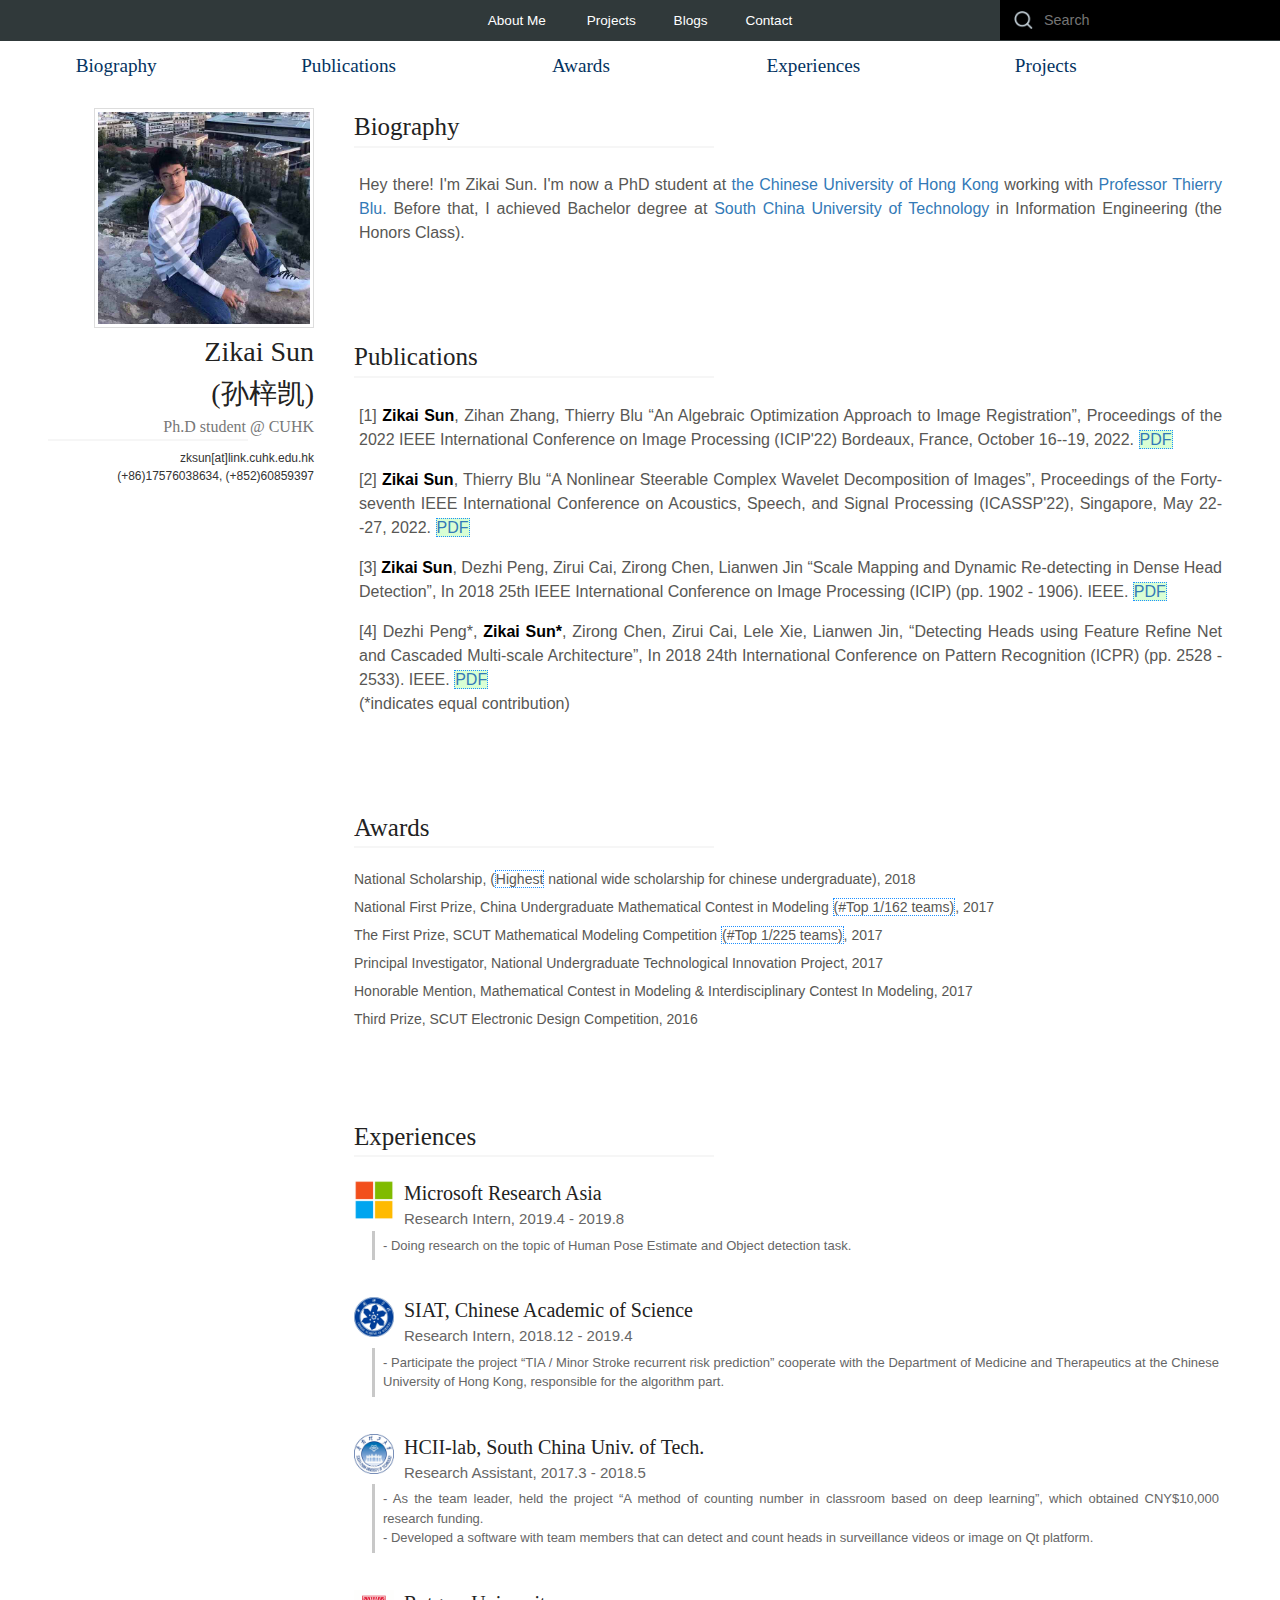
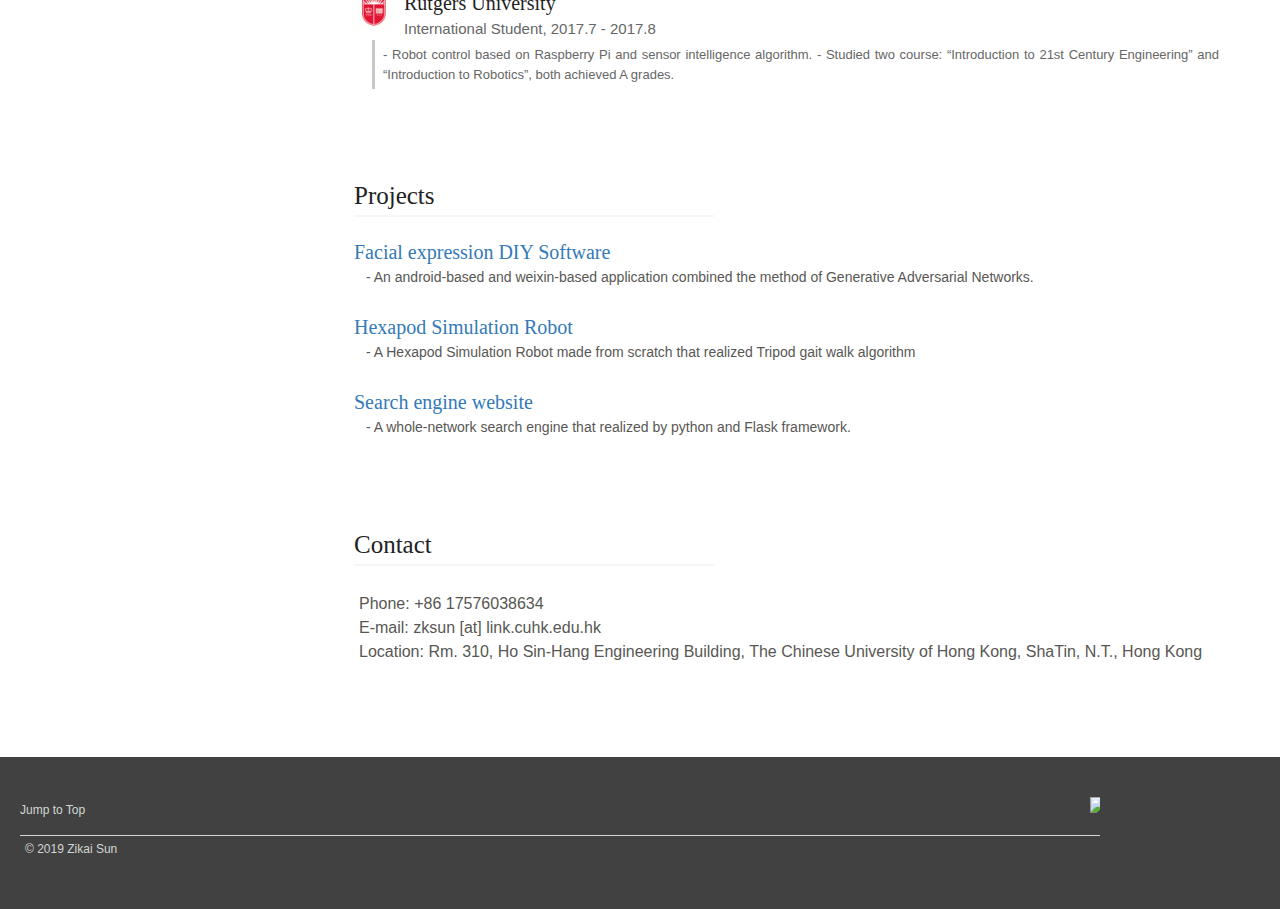
==== index.html @ dc0258e2 "Update index.html" ====
<!DOCTYPE html >

<html lang="cn" xml:lang="en">
<head>
	<title>Zikai Sun's Homepage</title>
	<meta http-equiv="Content-Type" content="text/html; charset=UTF-8">
	<meta name="viewport" content="width=device-width, initial-scale=1">
	<meta http-equiv="X-UA-Compatible" content="IE=edge">
	<meta name="description" content="Personal Homepage for Zikai Sun.">
  	<link rel="stylesheet" media="all" href="./css/style.css">
	<link rel="stylesheet" href="./css/project.css" media="all">
</head>



<body data-spy="scroll" data-target="#resumeNavigationScrollSpy" data-offset="70" >
	<div id="page" class="page">
			<header role="banner" id="headerArea" class="header-base ">
					<!-- include main navigation component -->
					<a href="" class="btn--menu" id="btn_menu" data-state="off" data-id="nav" aria-label="Reveal Navigation" role="button" aria-controls="siteNavigation" aria-expanded="false">
						<span class="btn--menu__icon"></span>
						Menu
					</a>

					<nav role="navigation" class="main-nav" id="siteNavigation">
					<div class="nav-drawer">
								<div class="nav-group nav-group--consistent clearfix nav-down">
											<ul role="presentation" class="clearfix">
								<!-- 1 -->
								<li class="has-drop-nav">
									<a href="#Biography" class="">Biography</a>
									</li>
								<!-- 2 -->
								<li class="has-drop-nav">
									<a href="#Publications">Publications</a>
									</li>
									<!-- 3 -->
									<li class="has-drop-nav">
										<a href="#Awards" class="">Awards</a>
										</li>
									<!-- 4 -->
									<li class="has-drop-nav">
										<a href="#Experiences">Experiences</a>
										<ul class="list--drop-nav">
											<li class="first"><a href="#Experiences" class="first">MSRA</a></li>
											<li ><a href="#Experiences" class="">CAS</a></li>
											<li ><a href="#Experiences" class="">SCUT</a></li>
											<li class="last"><a href="#Experiences" class="last">RUTGERS</a></li>
										</ul>
										</li>
										<li class="has-drop-nav">
											<a href="#Projects" class="">Projects</a>
											</li>
									</ul>
								</div>
						<div class="list-clean">
							<ul class="nav-group nav-group--top-bar">
								<li class="first"><a href="#Biography" class="first">About Me</a></li>
								<li class=""><a href="">Projects</a></li>
								<li class=""><a href="">Blogs</a></li>
								<li class="last"><a href="" class="last">Contact</a></li>
							</ul>
						</div>
					</div> <!-- end .nav-drawer -->
					</nav>

			<form role="search" id="searchArea" class="search-area" method="get" action="">
			<label for="siteSearch">
				<span class="is-visually-hidden">
					Search:
				</span>
			</label>
			<input type="search" name="searchtext" id="searchSite" class="input-search" aria-label="search" placeholder="Search">
			<button type="button" class="btn--mobile-site-search">
				<span class="is-visually-hidden">
					Open Search
				</span>
			</button>
			</form>
			</header>
	<!-- end Header Area -->

	<div class="container-fluid">

	    <!-- col1 -->
            <div class="col-xs-12 col-sm-3">

							<div id="resumeNavigationScrollSpy">
									<ul class="nav nav-pills nav-stacked resume-navigation hidden-print  hidden-xs"  data-spy="affix" data-offset-top="0">
											<li><a href="#Biography">Biography</a></li>
											<li><a href="#Publications">Publications</a></li>
											<li><a href="#Awards">Awards</a></li>
											<li><a href="#Experiences">Experiences</a></li>
											<li><a href="#Projects">Projects</a></li>
									</ul>
							</div>


							<div class="my-profile padding-top cols">

								<div class="col col1 ">
									<div class="my-img"><img src="./files/ZikaiSun.jpg" alt="profile photo" class="radius" > </div>
								</div>

								<div class="col col2">
									<h1 class="my-name"> Zikai Sun </h1>
									<h1 class="my-name"> (孙梓凯) </h1>
									<div class="my-title"> Ph.D student @ CUHK</div>
									<div class="my-email"> zksun[at]link.cuhk.edu.hk</div>
									<div class="my-tel">(+86)17576038634, (+852)60859397</div>
								</div>
							</div>

							<br>
            </div>


            <!-- col2 -->
            <div class="col-xs-12 col-sm-9 resume-info padding-top-condition">
                <section class="resume-info-section" style="color:#585754;">
                    <h2 id="Biography">Biography</h2>

						<p> Hey there! I'm Zikai Sun. <!--, born in Nov. 1998. --> I'm now a PhD student at
							<a href="http://www.cuhk.edu.hk/">the Chinese University of Hong Kong</a>
							 working with <a href="http://www.ee.cuhk.edu.hk/~tblu/monsite/phps/index.php">Professor Thierry Blu.</a>
							Before that, I achieved Bachelor degree at <a href="https://www.scut.edu.cn/new/">South China University of Technology</a> in Information Engineering (the Honors Class).
							<!-- I was supervised by Professor Lianwen Jin at that time. -->

						</p>

<!--                      <form style="float:left" method="get" action="./files/ZikaiSunCV.pdf">-->
<!--                      <button type="submit" class="resumeButton">resume</button>-->
<!--                      </form>-->

<!--                      <form style="float:left" method="get" action="./files/ZikaiSunCV-cn.pdf">-->
<!--                      <button type="submit" class="resumeButton">简历</button>-->
<!--                      </form>-->


                </section>
                <section class="resume-info-section" style="color:#585754;">
                    <h2 id="Publications">Publications</h2>


                    <div class="resume-info-section-block highlight">

											<p>
											[1] <span style="font-weight: bold; color: black;">Zikai Sun</span>, Zihan Zhang, Thierry Blu <q>An Algebraic Optimization Approach to Image Registration</q>,
											Proceedings of the 2022 IEEE International Conference on Image Processing (ICIP'22) Bordeaux, France, October 16--19, 2022.
											<a href="./files/sun2202.pdf">PDF</a>
											</p>
			    
											<p>
											[2] <span style="font-weight: bold; color: black;">Zikai Sun</span>, Thierry Blu <q>A Nonlinear Steerable Complex Wavelet Decomposition of Images</q>,
											Proceedings of the Forty-seventh IEEE International Conference on Acoustics, Speech, and Signal Processing (ICASSP'22), Singapore, May 22--27, 2022.
											<a href="./files/sun2201.pdf">PDF</a>
											</p>


                        <p>
                        [3] <span style="font-weight: bold; color: black;">Zikai Sun</span>, Dezhi Peng, Zirui Cai, Zirong Chen, Lianwen Jin <q>Scale Mapping and Dynamic Re-detecting in Dense Head Detection</q>, In 2018 25th IEEE International Conference on Image Processing (ICIP) (pp. 1902 - 1906). IEEE.
                        <a href="./files/ICIP.pdf">PDF</a>
                        <!--a href="https://ieeexplore.ieee.org/stamp/stamp.jsp?tp=&arnumber=8451653">Paper</a-->
                        </p>

                        <p>
                        [4] Dezhi Peng*, <span style="font-weight: bold; color: black;">Zikai Sun*</span>, Zirong Chen, Zirui Cai, Lele Xie, Lianwen Jin, <q>Detecting Heads using Feature Refine Net and Cascaded Multi-scale Architecture</q>, In 2018 24th International Conference on Pattern Recognition (ICPR) (pp. 2528 - 2533). IEEE.
                        <a href="./files/ICPR.pdf">PDF</a>
                        <!--a href="https://arxiv.org/pdf/1803.09256v2.pdf">Paper</a-->
                        <br>
                        (*indicates equal contribution)
                        </p>
                    </div>

                </section>
                <section class="resume-info-section" style="color:#585754;">
                    <h2 id="Awards">Awards</h2>

                   	<div class="award_list">
						<div class="item">
							National Scholarship, (<emphasize>Highest</emphasize> national wide scholarship for chinese undergraduate), 2018
						</div>
						<div class="item">
						  National First Prize, China Undergraduate Mathematical Contest in Modeling <emphasize>(#Top 1/162 teams)</emphasize>, 2017
						</div>
						<div class="item">
						The First Prize,  SCUT Mathematical Modeling Competition <emphasize>(#Top 1/225 teams)</emphasize>, 2017
						</div>
						<div class="item">
						Principal Investigator, National Undergraduate Technological Innovation Project, 2017
						</div>
						<div class="item">
						 Honorable Mention, Mathematical Contest in Modeling & Interdisciplinary Contest In Modeling, 2017
						</div>
						<div class="item">
							 Third Prize,  SCUT Electronic Design Competition, 2016
						</div>
					</div>


                </section>
				<section class="resume-info-section" style="color:#585754;">
		 			<h2 id="Experiences">Experiences</h2>
         			<div class="resume-info-section-block">
      					<!--h2 class="section-title">Work Experiences</h2-->
						<div class="timeline">

							<div class="item">
								<div class="jobTitle">
									<h3 class="name">Microsoft Research Asia</h3>
									<div class="position">Research Intern, 2019.4 - 2019.8</div>
									<!--div class="time_location">2019.3-2019.8, Beijing, China</div-->
									<div class="icon"><img width="40" src="./files/0-1.png" alt="icon" ></div>
								</div>
								<div class="job-desc">
									<p> - Doing research on the topic of Human Pose Estimate and Object detection task. </p>
								</div><!--//job-desc-->
							</div><!--//item-->



							<div class="item">
								<div class="jobTitle">
									<h3 class="name">SIAT, Chinese Academic of Science</h3>
									<div class="position">Research Intern, 2018.12 - 2019.4</div>
									<!--div class="time_location">2019.3-2019.8, Beijing, China</div-->
									<div class="icon"><img width="40" src="./files/0-2.png" alt="icon" ></div>
								</div>
								<div class="job-desc">
									  <p>
										- Participate the project “TIA / Minor Stroke recurrent risk prediction” cooperate with the Department of Medicine and Therapeutics at the Chinese University of Hong Kong, responsible for the algorithm part.<br>

									  </p>
								</div><!--//job-desc-->
							</div><!--//item-->

							<div class="item">
								<div class="jobTitle">
									<h3 class="name">HCII-lab, South China Univ. of Tech.</h3>
									<div class="position">Research Assistant, 2017.3 - 2018.5 </div>
									<!--div class="time_location">2019.3-2019.8, Beijing, China</div-->
									<div class="icon"><img width="40" src="./files/0-3.png" alt="icon" ></div>
								</div>
								<div class="job-desc">
									  <p>
										- As the team leader, held the project “A method of counting number in classroom based on deep learning”, which obtained CNY$10,000 research funding.<br>
										- Developed a software with team members that can detect and count heads in surveillance videos or image on Qt platform.<br>
									  </p>

								</div><!--//job-desc-->
							</div><!--//item-->

							<div class="item">
								<div class="jobTitle">
									<h3 class="name">Rutgers University</h3>
									<div class="position">International Student, 2017.7 - 2017.8 </div>
									<!--div class="time_location">2019.3-2019.8, Beijing, China</div-->
									<div class="icon"><img width="40" src="./files/0-4.png" alt="icon" ></div>
								</div>
								<div class="job-desc">
									  <p>
										- Robot control based on Raspberry Pi and sensor intelligence algorithm.
										- Studied two course: “Introduction to 21st Century Engineering” and “Introduction to Robotics”, both achieved A grades.<br>
									  </p>
								</div><!--//job-desc-->
							</div><!--//item-->

						</div><!--//timeline-->
					 </div>
				</section>


                <section class="resume-info-section" style="color:#585754;">
                    <h2 id="Projects">Projects</h2>
                    <div class="resume-info-section-block">

						<div class="project-toggle" id="proj1-toggle">Facial expression DIY Software</div>
						<div class="project-intro">- An android-based and weixin-based application combined the method of Generative Adversarial Networks.</div>
						<div class="project-wrapper" id="proj1">
							<div class="btn--search-close"><img  width="20" src="./files/x-icon.png" alt="icon"></div>
							<div class="proj-cols">
								<div class="proj-col">
									<video class="project1-video" src="./files/project1.mp4" controls="controls"></video>
								</div>
								<div class="proj-col">
									Facial DIY software demo: <br>
									- An android-based and weixin-based application combined
									the method of Generative Adversarial Networks.
									<a href="http://zikaisun.github.io/project1">  ...details</a>
								</div>
							</div>

						</div>

						<div class="project-toggle" id="proj2-toggle">Hexapod Simulation Robot</div>
						<div class="project-intro">- A Hexapod Simulation Robot made from scratch that realized Tripod gait walk algorithm</div>
						<div class="project-wrapper" id="proj2">
							<div class="btn--search-close"><img  width="20" src="./files/x-icon.png" alt="icon" ></div>
							Underconstruction...<br>
							<a href="http://zikaisun.github.io/project1">  ...details</a>
						</div>

						<div class="project-toggle" id="proj3-toggle">Search engine website</div>
						<div class="project-intro">- A whole-network search engine that realized by python and Flask framework.</div>
						<div class="project-wrapper" id="proj3">
							<div class="btn--search-close"><img  width="20" src="./files/x-icon.png" alt="icon" ></div>
							Underconstruction...<br>
							<a href="http://zikaisun.github.io/project1">  ...details</a>
						</div>

                	</div>

                </section>
                <section class="resume-info-section" style="color:#585754;">
                    <h2 id="Contact">Contact</h2>
                    <div class="resume-info-section-block">
                      <p>
                        Phone: +86 17576038634<br>
    			E-mail: zksun [at] link.cuhk.edu.hk<br>
                        Location: Rm. 310, Ho Sin-Hang Engineering Building, The Chinese University of Hong Kong, ShaTin, N.T., Hong Kong <br>
                      </p>
                    </div>
                </section>
			</div>

            <!-- col3 -->
	</div>


	<footer role="contentinfo" id="footerArea" class="footer-base">
	<div class="wrapper wrapper--1-down content-area">


	<a href="#Biography">Jump to Top</a>

	<div class="counter">
	<a href="https://www.easycounter.com/">
	<img src="https://www.easycounter.com/counter.php?jackseun"
	border="0" width="10px" alt="HTML Hit Counters"></a>
	</div>

		<p class="footer__outro">
			© 2019 Zikai Sun
		</p>

	</div>
	</footer>


	</div>




	<!-- Javascript -->
  	<script src="./js/app.js"></script>
	<script src="./js/jquery-1.11.2.min.js"></script>
	<script src="./js/script.js"></script>

	<script>var clicky_site_ids = clicky_site_ids || []; clicky_site_ids.push(101184839);</script>
	<script async src="//static.getclicky.com/js"></script>

	<!-- Global site tag (gtag.js) - Google Analytics -->
	<script async src="https://www.googletagmanager.com/gtag/js?id=UA-140400441-1"></script>
	<script>
	  window.dataLayer = window.dataLayer || [];
	  function gtag(){dataLayer.push(arguments);}
	  gtag('js', new Date());

	  gtag('config', 'UA-140400441-1');
	</script>



    <!-- /Javscript -->

</body>




</html>
---- css/style.css ----
@import './test.css';
@import './col.css';
@import './nav.css';
@import './resume.css';



/*           main              */


body {
  font-family: Helvetica, Arial, Verdana, sans-serif;
color: #333333;
font-size: 16px;
line-height: 1.5;
background-color: #ffffff;
-webkit-font-smoothing: antialiased;
-moz-osx-font-smoothing: grayscale;
}


body {padding: 18px 0 0 0;}
@media (min-width: 801) {
body {padding: 30px 0 0 0;}}


.page{padding-top:40px;min-height:820px}
@media screen and (max-width: 800px){.page{min-height:1px}}

.container-fluid {
  margin-right: auto;
  margin-left: auto;
  padding-left: 28px;
  padding-right: 28px;
}
.container-fluid:before, .container-fluid:after {
  content: " ";
  display: table;
}
.container-fluid:after {
  clear: both;
}

.padding-top-zero {padding-top: 0;}
.padding-top {padding-top: 50px;}
@media screen and (min-width: 800px){
  .padding-top-condition {padding-top: 50px;}
}


input,
button,
select,
textarea {
  font-family: inherit;
  font-size: inherit;
  line-height: inherit;
}


h1, h2, h3, h4, h5, h6,
.h1, .h2, .h3, .h4, .h5, .h6 {
  font-family: Georgia, "Times New Roman", Times, serif;
  font-weight: 400;
  line-height: 1.5;
  color: #222222;
}

h1, .h1 {
  font-size: 28px;
}
h2, .h2 {
  font-size: 25px;
}

a {
  color: #337ab7;
  text-decoration: none;
}

.resume-info-section a:hover,
.resume-info-section a:active,
.resume-info-section a:focus {
	color: #23527c;
	text-decoration: underline;
}

.nav a:hover,
.nav a:active,
.nav a:focus {
	color: gray;
	text-decoration: underline;
}

p{
	padding: 5px 10px 5px 5px;
	margin: 0 0 6px;
}



* {
  box-sizing: border-box;
}
*:before,
*:after {
  box-sizing: border-box;
}


ul,
ol {
  margin-top: 0;
  margin-bottom: 12px;
}
ul ul,
ul ol,
ol ul,
ol ol {
  margin-bottom: 0;
}
.list-unstyled {
  padding-left: 0;
  list-style: none;
	font-size: 13px;
}


/*             my-profile        */

@media (max-width: 800px) {
.cols {
    display: table;
    width: 100%;
    height: 100%;
}
.col {
  display: table-cell;
  text-align: center;
  vertical-align: middle;
  line-height: 1em;
}
.col1 {
  /* background: #BD4932; */
}
.col2 {
  /* background: #105B63; */
}

.my-profile .my-img img{border-radius:50%}

.my-profile .my-img{
  width:130px;
  display: inline-block;
  position:relative;

}
.my-profile .my-name{
  display:inline;
  white-space:nowrap;
}
.my-profile .my-title{
  font-family: Georgia, "Times New Roman", Times, serif;
  line-height: 1.5;
  display: block;
  padding-bottom: 8px;
  font-weight: normal;
  color: #777777;
}
.my-profile .my-title::after{
    content: "";
    display: block;
    height: 1px;
    max-width: 200px;
    border-bottom: solid 2px #f6f6f6;
  }
  .my-profile .my-email{font-size:12px}
  .my-profile .my-tel{font-size:12px}

  .col-n:before, .col-n:after {
    content: "";
    display: table;

  }


}
@media (min-width: 801px) {

  .my-profile {
    text-align: right;

  }
  .my-profile .my-img{
    width:220px;
    padding: 3px;
    padding-bottom: 0;
    line-height: 1;
    border: 1px solid #ddd;
    display: inline-block;
    max-width: 100%;
    height: auto;
    }
  .my-profile .my-name{
    margin:0 0 0 0;
     white-space:nowrap;
  }
  .my-profile .my-title{
    font-family: Georgia, "Times New Roman", Times, serif;
    line-height: 1.5;
    display: block;
    padding-bottom: 8px;
    font-weight: normal;
    color: #777777;
  }
.my-profile .my-title::after{
    content: "";
    display: block;
    height: 1px;
    max-width: 200px;
    border-bottom: solid 2px #f6f6f6;
  }

  .my-profile .my-email{font-size:12px}
  .my-profile .my-tel{font-size:12px}
}

/*            bottom              */

.button {
    border: none;
    margin: 2px 1px;
    text-align: center;
    text-decoration: none;
    display: inline-block;
    cursor: pointer;
}


.resumeButton {
  -webkit-transition-duration: 0.4s; /* Safari */
  transition-duration: 0.4s;

    margin: 20px 10px;
    background-color: white;
    color: black;
    border: 2px solid #555555;
    width: 80px;
    height: 35px;
    box-sizing: border-box;

}
.resumeButton:hover {
    background-color: #555555;
    color: white;
}


/*       experience  section          */

.timeline .item {
  position: relative;
  margin-bottom: 35px;
}

.timeline .item:last-child {
  margin-bottom: 0;
}

.timeline .jobTitle {
  position: relative;
}

.timeline .jobTitle .icon {
position: absolute;
left: 0;
top: 2px;
}

.timeline .jobTitle .name {
  margin-top: 0;
	margin-left: 50px;
  margin-bottom: 0;
  font-size: 20px;
  font-weight: 300;
	/*color: #00BCD4;*/
}

.timeline .jobTitle .position {
  margin-top: 0;
	margin-left: 50px;
  margin-bottom: 0;
  font-size: 15px;
  color: #666;
}

.timeline .job-desc {
  color: #666;
  font-size: 13px;
}
.timeline .job-desc{
border-left: 3px solid #C8C8C8;
position: relative;
padding: 0 3px;
margin-left: 18px;
}

/*           award section          */
.award_list {
  margin-bottom: 15px;
  font-size: 14px;
  margin-top:15px;
}

.award_list .item  {
	margin-bottom: 7px;
}

.award_list .item emphasize {
  border:1px dotted DodgerBlue;

}

.highlight a{
  background-color: #d9ffd4;
  border:1px dotted DodgerBlue
}
---- css/project.css ----
button{padding:0;-webkit-appearance:none;-moz-appearance:none;appearance:none;border:0;border-radius:0;background:transparent;line-height:1}
[data-whatinput='mouse'] button{outline:0}

[class^='icon-'],[class*=' icon-'],.button-cta span:after,.button-link>a:after,
.external-link:after,a[target='_blank']:after,.mode--teaser_card_article:before,
.sidebar .menu--sidebar .menu li.menu-item--expanded>a:before,
footer .menu-block .menu li a::after,.nav-toggle::before,
.block-views-block-hmm-issue-listings-block-7 .issue-title-link a:before,
.menu--main-menu>.menu>li .megamenu-wrapper .menu li a::after,
.header .magazine-menu-toggle:before,.featured-article-wrapper .hmm-content-wrapper .more-link a:before,
.home-articles-link .link-wrapper a:after,
.issue-title-wrapper .topics-menu-wrapper .block-title:after,
.issue-title-wrapper .topics-menu-wrapper .topics-dropdown .topic-item a::after,
.magazine-search-wrapper .gsc-search-box .gsc-search-button button.gsc-search-button:before
{font-family:'icomoon';
font-style:normal;font-variant:normal;
font-weight:normal;line-height:1;
text-transform:none;speak:none;
-webkit-font-smoothing:antialiased;
-moz-osx-font-smoothing:grayscale}



.project-toggle{
  font-family: Georgia, "Times New Roman", Times, serif;
  display:inline-block;
  font-size: 20px;
  font-weight: 300;
  color:#337ab7;
  cursor:pointer;
  transition:color 0.3s;
  }
.project-toggle:hover{color:#043361;
text-decoration: underline;
}
.project-intro{
  font-size: 14px;
  margin-bottom: 24px;
  margin-left: 12px;
}
.project-wrapper.open {
  position: fixed;
}

.btn--search-close{position:absolute;top:30px;right:30px;font-size:1.875rem;cursor:pointer;opacity:0;
  transition:all .5s}
.btn--search-close:hover{opacity:0.7}

.project-wrapper{
  display:-ms-flexbox;
  display:flex;
  visibility:hidden;
  -ms-flex-direction:column;
  flex-direction:column;
  -ms-flex-pack:center;
  justify-content:center;
  -ms-flex-align:center;
  align-items:center;
  text-align:center;
  background:#fff;
  position:absolute;
  z-index:1000;
  top:0;
  left:0;
  width:100%;
  height:100vh;
  pointer-events:none;
  opacity:0;
  transition:opacity 0.5s
}

/*boundary*/
.project-wrapper:before,.project-wrapper:after{content:'';
position:absolute;
width:calc(100% );
height:calc(100% );
pointer-events:none;
border:24px solid #e0e0e0;
transition:transform 0.5s}
.project-wrapper:before{top:0;
left:0;
border-right-width:0;
border-bottom-width:0;
transform:translate3d(-15px,-15px,0)}
.project-wrapper:after{right:0;
bottom:0;
border-top-width:0;
border-left-width:0;
transform:translate3d(15px,15px,0)}


.project-wrapper.open{
  visibility:visible;
  pointer-events:auto;
  opacity:1
}
.project-wrapper.open:before,.project-wrapper.open:after{transform:translate3d(0,0,0)}
.project-wrapper.open .btn--search-close{top:40px; right:50px; opacity:1}


.proj-cols {
    display: table;
    width: 80%;
    height: 80%;
    text-align: center;
}
@media screen and (min-width:801px) {
  .proj-col {
    display: table-cell;
    text-align: center;
    vertical-align: middle;
    line-height: 1em;
    margin: auto;
    width: 50%;
  }

}
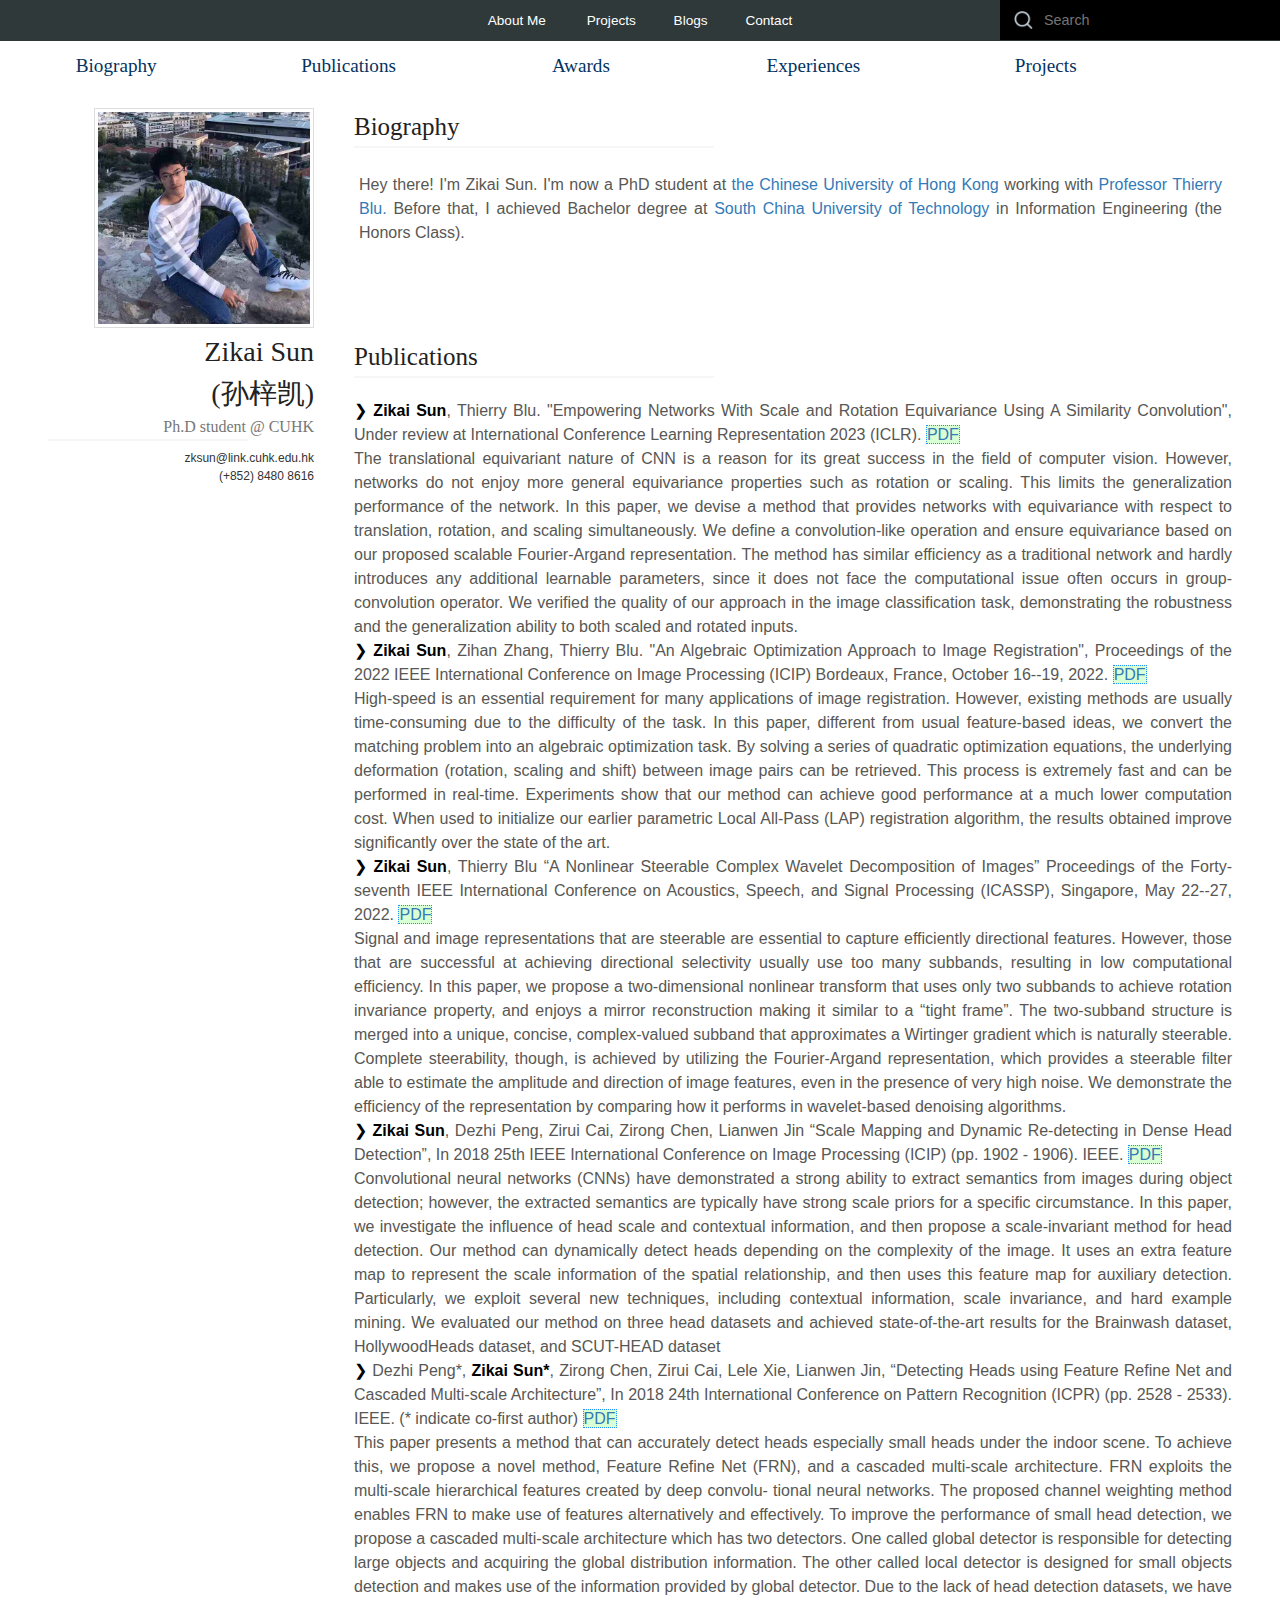
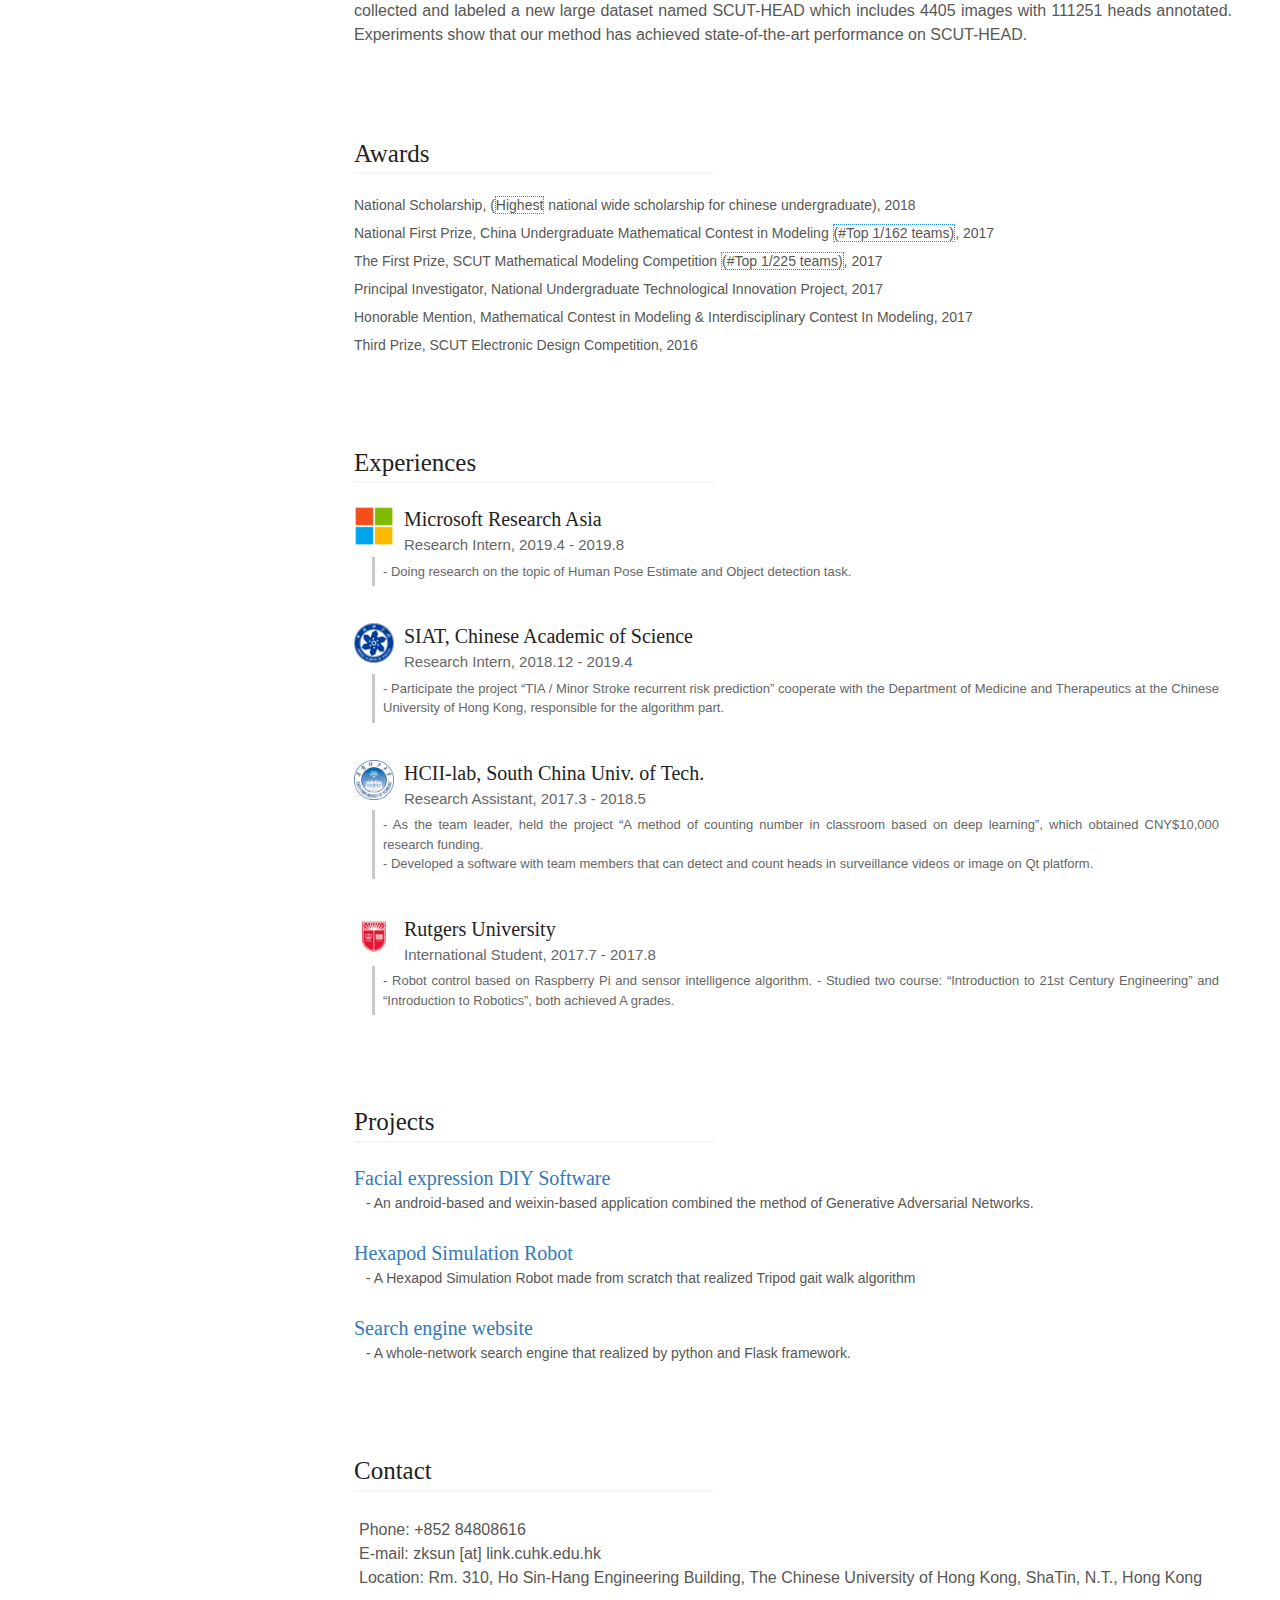
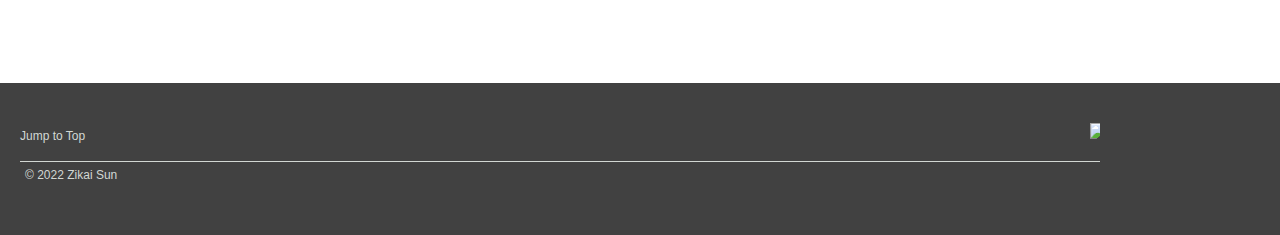
==== commit c7cf4f3a: "Update index.html" ====
--- a/index.html
+++ b/index.html
@@ -106,8 +106,8 @@
 									<h1 class="my-name"> Zikai Sun </h1>
 									<h1 class="my-name"> (孙梓凯) </h1>
 									<div class="my-title"> Ph.D student @ CUHK</div>
-									<div class="my-email"> zksun[at]link.cuhk.edu.hk</div>
-									<div class="my-tel">(+86)17576038634, (+852)60859397</div>
+									<div class="my-email"> zksun@link.cuhk.edu.hk</div>
+									<div class="my-tel">(+852) 8480 8616</div>
 								</div>
 							</div>
 
@@ -117,7 +117,7 @@
 
             <!-- col2 -->
             <div class="col-xs-12 col-sm-9 resume-info padding-top-condition">
-                <section class="resume-info-section" style="color:#585754;">
+                <section class="resume-info-section bio" style="color:#585754;">
                     <h2 id="Biography">Biography</h2>
 
 						<p> Hey there! I'm Zikai Sun. <!--, born in Nov. 1998. --> I'm now a PhD student at
@@ -144,32 +144,74 @@
 
                     <div class="resume-info-section-block highlight">
 
-											<p>
-											[1] <span style="font-weight: bold; color: black;">Zikai Sun</span>, Zihan Zhang, Thierry Blu <q>An Algebraic Optimization Approach to Image Registration</q>,
-											Proceedings of the 2022 IEEE International Conference on Image Processing (ICIP'22) Bordeaux, France, October 16--19, 2022.
-											<a href="./files/sun2202.pdf">PDF</a>
-											</p>
-			    
-											<p>
-											[2] <span style="font-weight: bold; color: black;">Zikai Sun</span>, Thierry Blu <q>A Nonlinear Steerable Complex Wavelet Decomposition of Images</q>,
-											Proceedings of the Forty-seventh IEEE International Conference on Acoustics, Speech, and Signal Processing (ICASSP'22), Singapore, May 22--27, 2022.
-											<a href="./files/sun2201.pdf">PDF</a>
-											</p>
-
-
-                        <p>
-                        [3] <span style="font-weight: bold; color: black;">Zikai Sun</span>, Dezhi Peng, Zirui Cai, Zirong Chen, Lianwen Jin <q>Scale Mapping and Dynamic Re-detecting in Dense Head Detection</q>, In 2018 25th IEEE International Conference on Image Processing (ICIP) (pp. 1902 - 1906). IEEE.
-                        <a href="./files/ICIP.pdf">PDF</a>
-                        <!--a href="https://ieeexplore.ieee.org/stamp/stamp.jsp?tp=&arnumber=8451653">Paper</a-->
-                        </p>
-
-                        <p>
-                        [4] Dezhi Peng*, <span style="font-weight: bold; color: black;">Zikai Sun*</span>, Zirong Chen, Zirui Cai, Lele Xie, Lianwen Jin, <q>Detecting Heads using Feature Refine Net and Cascaded Multi-scale Architecture</q>, In 2018 24th International Conference on Pattern Recognition (ICPR) (pp. 2528 - 2533). IEEE.
-                        <a href="./files/ICPR.pdf">PDF</a>
-                        <!--a href="https://arxiv.org/pdf/1803.09256v2.pdf">Paper</a-->
-                        <br>
-                        (*indicates equal contribution)
-                        </p>
+
+
+<div class="paper-info">
+	<button type="button" class="toggle_icon"> <span> &#10095;</span> </button>
+	<span>
+		<span style="font-weight: bold; color: black;">Zikai Sun</span>, Thierry Blu.
+		"Empowering Networks With Scale and Rotation Equivariance Using A Similarity Convolution",
+		Under review at International Conference Learning Representation 2023 (ICLR).
+		<a href="./papers/iclr.pdf">PDF</a>
+	</span>
+	<div class="content">
+		The translational equivariant nature of CNN is a reason for its great success in the field of computer vision. However, networks do not enjoy more general equivariance properties such as rotation or scaling. This limits the generalization performance of the network. In this paper, we devise a method that provides networks with equivariance with respect to translation, rotation, and scaling simultaneously. We define a convolution-like operation and ensure equivariance based on our proposed scalable Fourier-Argand representation. The method has similar efficiency as a traditional network and hardly introduces any additional learnable parameters, since it does not face the computational issue often occurs in group-convolution operator. We verified the quality of our approach in the image classification task, demonstrating the robustness and the generalization ability to both scaled and rotated inputs.
+	</div>
+</div>
+
+
+<div class="paper-info">
+	<button type="button" class="toggle_icon"> <span> &#10095;</span> </button>
+	<span>
+		<span style="font-weight: bold; color: black;">Zikai Sun</span>, Zihan Zhang, Thierry Blu. "An Algebraic Optimization Approach to Image Registration", Proceedings of the 2022 IEEE International Conference on Image Processing (ICIP) Bordeaux, France, October 16--19, 2022.
+		<a href="./papers/icip1.pdf">PDF</a>
+	</span>
+	<div class="content">
+		High-speed is an essential requirement for many applications of image registration. However, existing methods are usually time-consuming due to the difficulty of the task. In this paper, different from usual feature-based ideas, we convert the matching problem into an algebraic optimization task. By solving a series of quadratic optimization equations, the underlying deformation (rotation, scaling and shift) between image pairs can be retrieved. This process is extremely fast and can be performed in real-time. Experiments show that our method can achieve good performance at a much lower computation cost. When used to initialize our earlier parametric Local All-Pass (LAP) registration algorithm, the results obtained improve significantly over the state of the art.
+	</div>
+</div>
+
+
+<div class="paper-info">
+	<button type="button" class="toggle_icon"> <span> &#10095;</span> </button>
+	<span>
+		<span style="font-weight: bold; color: black;">Zikai Sun</span>, Thierry Blu “A Nonlinear Steerable Complex Wavelet Decomposition of Images” Proceedings of the Forty-seventh IEEE International Conference on Acoustics, Speech, and Signal Processing (ICASSP), Singapore, May 22--27, 2022.
+		<a href="./papers/icassp22.pdf">PDF</a>
+	</span>
+	<div class="content">
+		Signal and image representations that are steerable are essential to capture efficiently directional features. However, those that are successful at achieving directional selectivity usually use too many subbands, resulting in low computational efficiency. In this paper, we propose a two-dimensional nonlinear transform that uses only two subbands to achieve rotation invariance property, and enjoys a mirror reconstruction making it similar to a “tight frame”. The two-subband structure is merged into a unique, concise, complex-valued subband that approximates a Wirtinger gradient which is naturally steerable. Complete steerability, though, is achieved by utilizing the Fourier-Argand representation, which provides a steerable filter able to estimate the amplitude and direction of image features, even in the presence of very high noise. We demonstrate the efficiency of the representation by comparing how it performs in wavelet-based denoising algorithms.
+	</div>
+</div>
+
+
+<div class="paper-info">
+	<button type="button" class="toggle_icon"> <span> &#10095;</span> </button>
+	<span>
+		<span style="font-weight: bold; color: black;">Zikai Sun</span>, Dezhi Peng, Zirui Cai, Zirong Chen, Lianwen Jin <q>Scale Mapping and Dynamic Re-detecting in Dense Head Detection</q>, In 2018 25th IEEE International Conference on Image Processing (ICIP) (pp. 1902 - 1906). IEEE.
+		<a href="./papers/icip0.pdf">PDF</a>
+	</span>
+	<div class="content">
+		Convolutional neural networks (CNNs) have demonstrated a strong ability to extract semantics from images during object detection; however, the extracted semantics are typically have strong scale priors for a specific circumstance. In this paper, we investigate the influence of head scale and contextual information, and then propose a scale-invariant method for head detection. Our method can dynamically detect heads depending on the complexity of the image. It uses an extra feature map to represent the scale information of the spatial relationship, and then uses this feature map for auxiliary detection. Particularly, we exploit several new techniques, including contextual information, scale invariance, and hard example mining. We evaluated our method on three head datasets and achieved state-of-the-art results for the Brainwash dataset, HollywoodHeads dataset, and SCUT-HEAD dataset
+	</div>
+</div>
+
+
+
+<div class="paper-info">
+	<button type="button" class="toggle_icon"> <span> &#10095;</span> </button>
+	<span>
+		Dezhi Peng*, <span style="font-weight: bold; color: black;">Zikai Sun*</span>, Zirong Chen, Zirui Cai, Lele Xie, Lianwen Jin, <q>Detecting Heads using Feature Refine Net and Cascaded Multi-scale Architecture</q>, In 2018 24th International Conference on Pattern Recognition (ICPR) (pp. 2528 - 2533). IEEE.
+		(* indicate co-first author)
+		<a href="./papers/icpr0.pdf">PDF</a>
+	</span>
+	<div class="content">
+		This paper presents a method that can accurately detect heads especially small heads under the indoor scene. To achieve this, we propose a novel method, Feature Refine Net (FRN), and a cascaded multi-scale architecture. FRN exploits the multi-scale hierarchical features created by deep convolu- tional neural networks. The proposed channel weighting method enables FRN to make use of features alternatively and effectively. To improve the performance of small head detection, we propose a cascaded multi-scale architecture which has two detectors. One called global detector is responsible for detecting large objects and acquiring the global distribution information. The other called local detector is designed for small objects detection and makes use of the information provided by global detector. Due to the lack of head detection datasets, we have collected and labeled a new large dataset named SCUT-HEAD which includes 4405 images with 111251 heads annotated. Experiments show that our method has achieved state-of-the-art performance on SCUT-HEAD.
+	</div>
+</div>
+
+
+
+
                     </div>
 
                 </section>
@@ -315,7 +357,7 @@
                     <h2 id="Contact">Contact</h2>
                     <div class="resume-info-section-block">
                       <p>
-                        Phone: +86 17576038634<br>
+                        Phone: +852 84808616<br>
     			E-mail: zksun [at] link.cuhk.edu.hk<br>
                         Location: Rm. 310, Ho Sin-Hang Engineering Building, The Chinese University of Hong Kong, ShaTin, N.T., Hong Kong <br>
                       </p>
@@ -340,7 +382,7 @@
 	</div>
 
 		<p class="footer__outro">
-			© 2019 Zikai Sun
+			© 2022 Zikai Sun
 		</p>
 
 	</div>
@@ -356,6 +398,10 @@
   	<script src="./js/app.js"></script>
 	<script src="./js/jquery-1.11.2.min.js"></script>
 	<script src="./js/script.js"></script>
+
+	<!-- clicky -->
+	 <script async src="//static.getclicky.com/101389769.js"></script>
+	<noscript><p><img alt="Clicky" width="1" height="1" src="//in.getclicky.com/101389769ns.gif" /></p></noscript>
 
 	<script>var clicky_site_ids = clicky_site_ids || []; clicky_site_ids.push(101184839);</script>
 	<script async src="//static.getclicky.com/js"></script>
@@ -370,8 +416,6 @@
 	  gtag('config', 'UA-140400441-1');
 	</script>
 
-
-
     <!-- /Javscript -->
 
 </body>
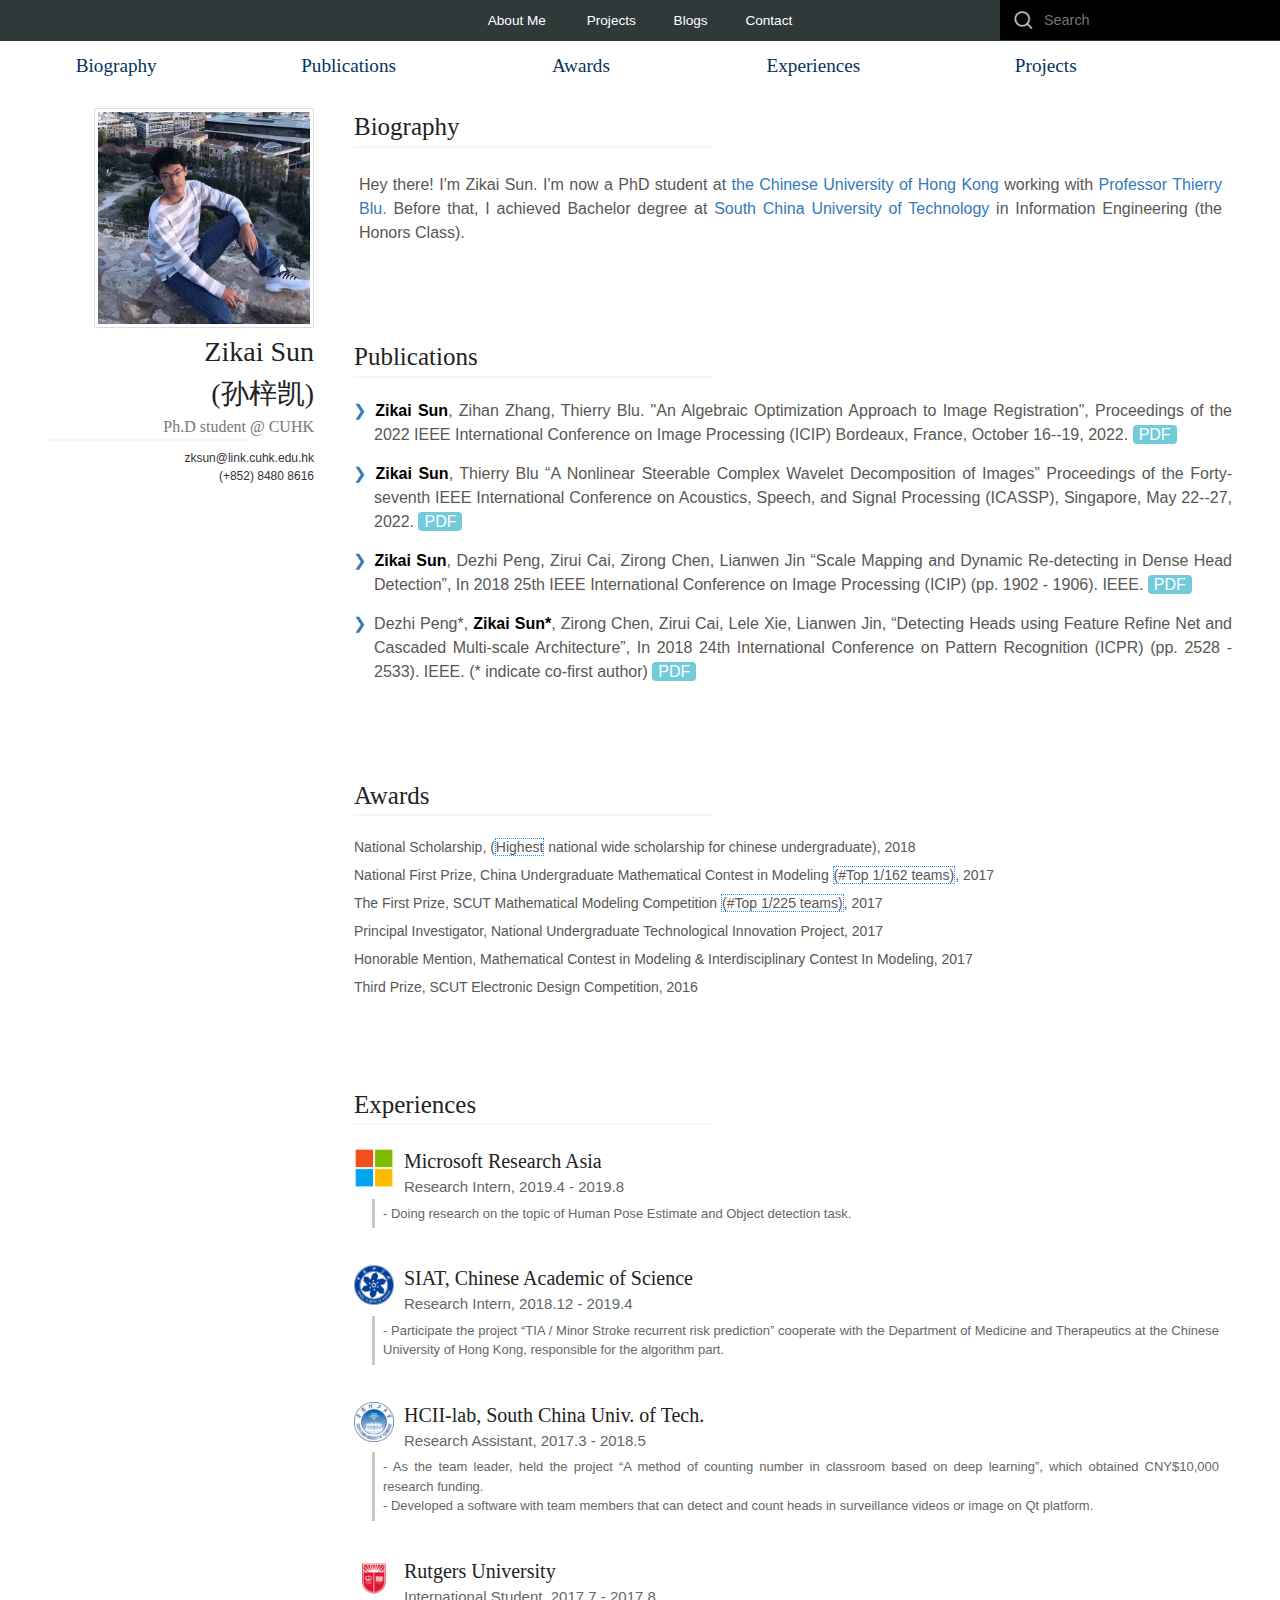
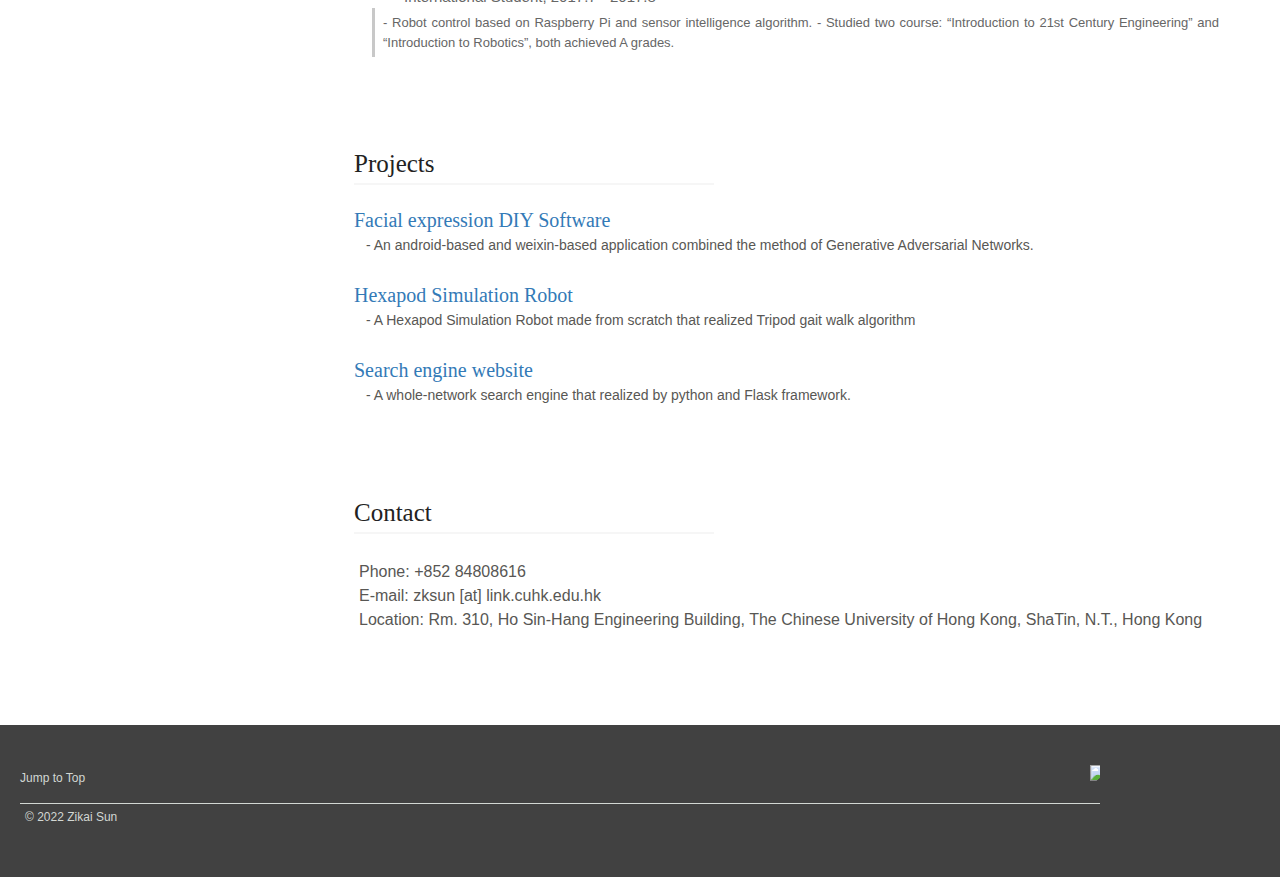
==== commit d0bd3052: "Update index.html" ====
--- a/index.html
+++ b/index.html
@@ -145,7 +145,7 @@
                     <div class="resume-info-section-block highlight">
 
 
-
+<!-- 
 <div class="paper-info">
 	<button type="button" class="toggle_icon"> <span> &#10095;</span> </button>
 	<span>
@@ -157,7 +157,7 @@
 	<div class="content">
 		The translational equivariant nature of CNN is a reason for its great success in the field of computer vision. However, networks do not enjoy more general equivariance properties such as rotation or scaling. This limits the generalization performance of the network. In this paper, we devise a method that provides networks with equivariance with respect to translation, rotation, and scaling simultaneously. We define a convolution-like operation and ensure equivariance based on our proposed scalable Fourier-Argand representation. The method has similar efficiency as a traditional network and hardly introduces any additional learnable parameters, since it does not face the computational issue often occurs in group-convolution operator. We verified the quality of our approach in the image classification task, demonstrating the robustness and the generalization ability to both scaled and rotated inputs.
 	</div>
-</div>
+</div> -->
 
 
 <div class="paper-info">
--- a/css/style.css
+++ b/css/style.css
@@ -3,6 +3,7 @@
 @import './col.css';
 @import './nav.css';
 @import './resume.css';
+@import './paper_list.css';
 
 
 
@@ -79,9 +80,9 @@
   text-decoration: none;
 }
 
-.resume-info-section a:hover,
-.resume-info-section a:active,
-.resume-info-section a:focus {
+.bio a:hover,
+.bio a:active,
+.bio a:focus {
 	color: #23527c;
 	text-decoration: underline;
 }
@@ -322,7 +323,7 @@
 
 }
 
-.highlight a{
+.highli/*ght a{
   background-color: #d9ffd4;
   border:1px dotted DodgerBlue
-}
+}*/
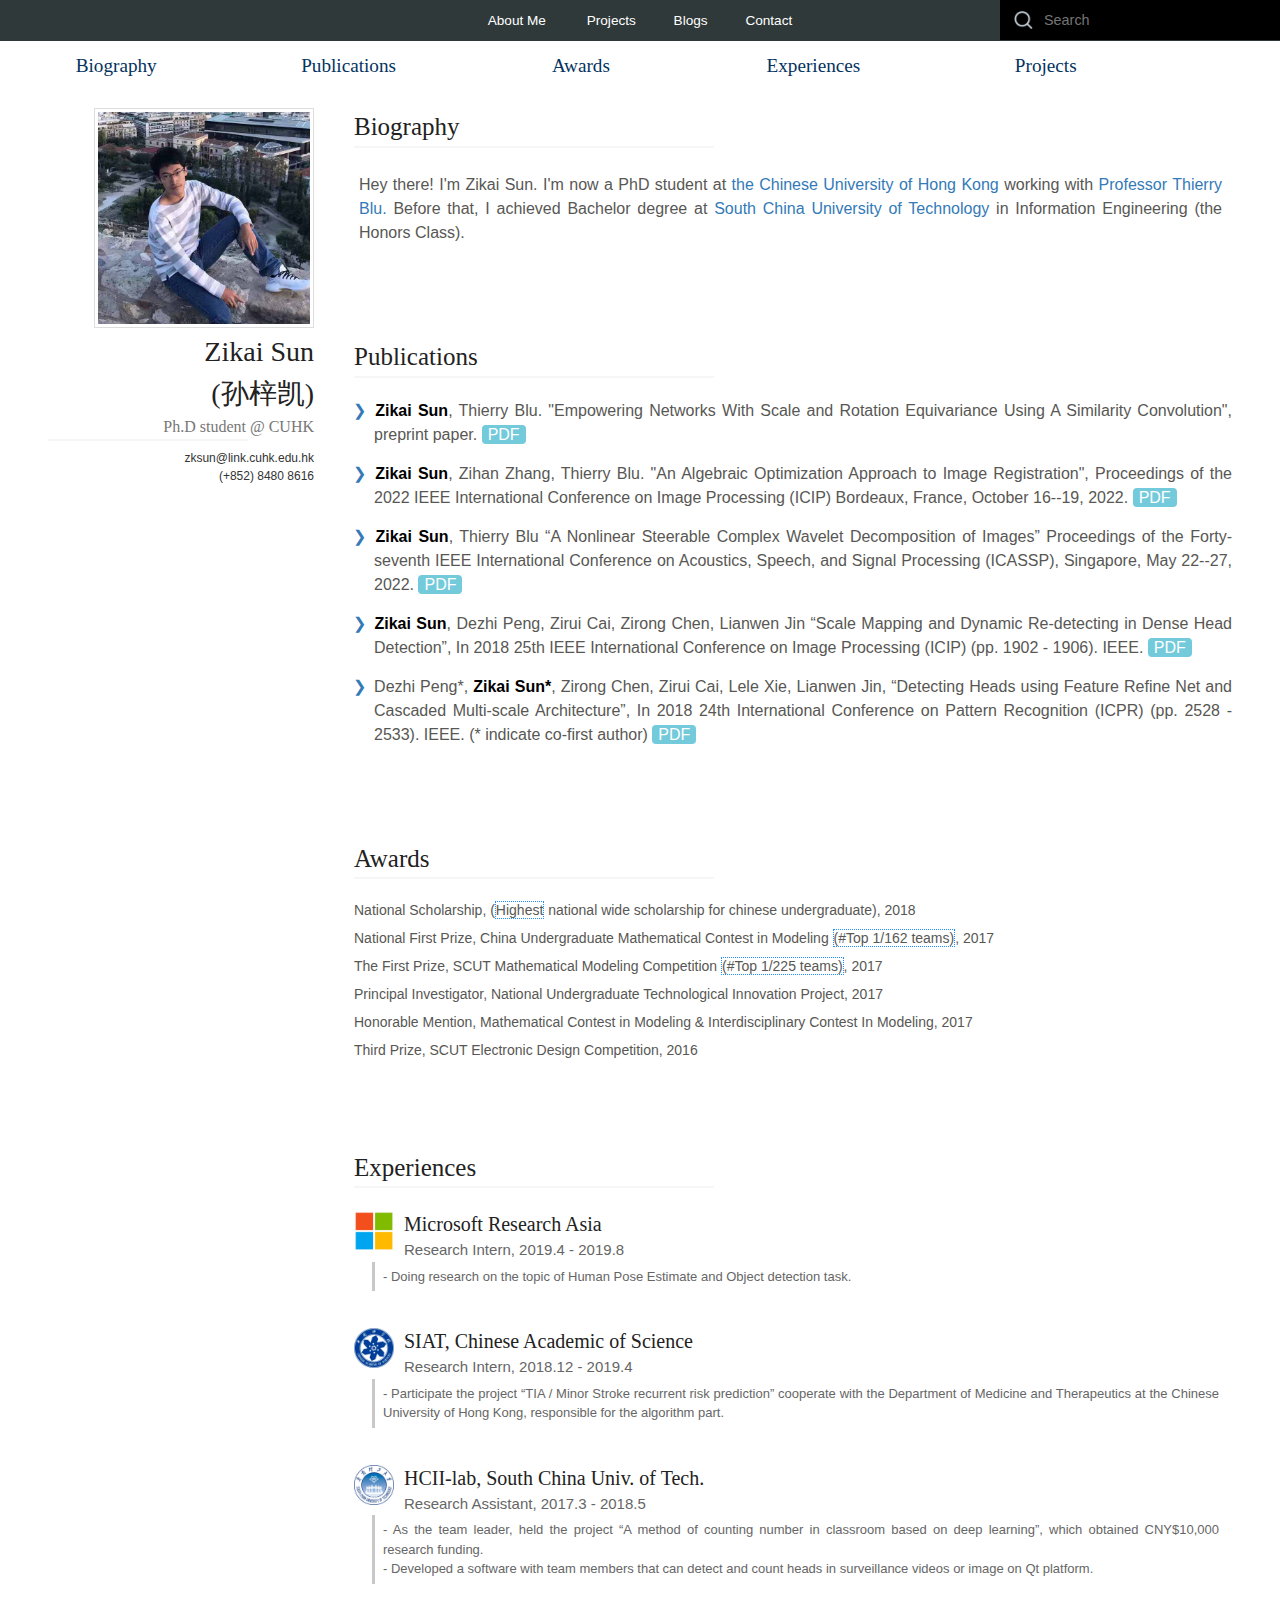
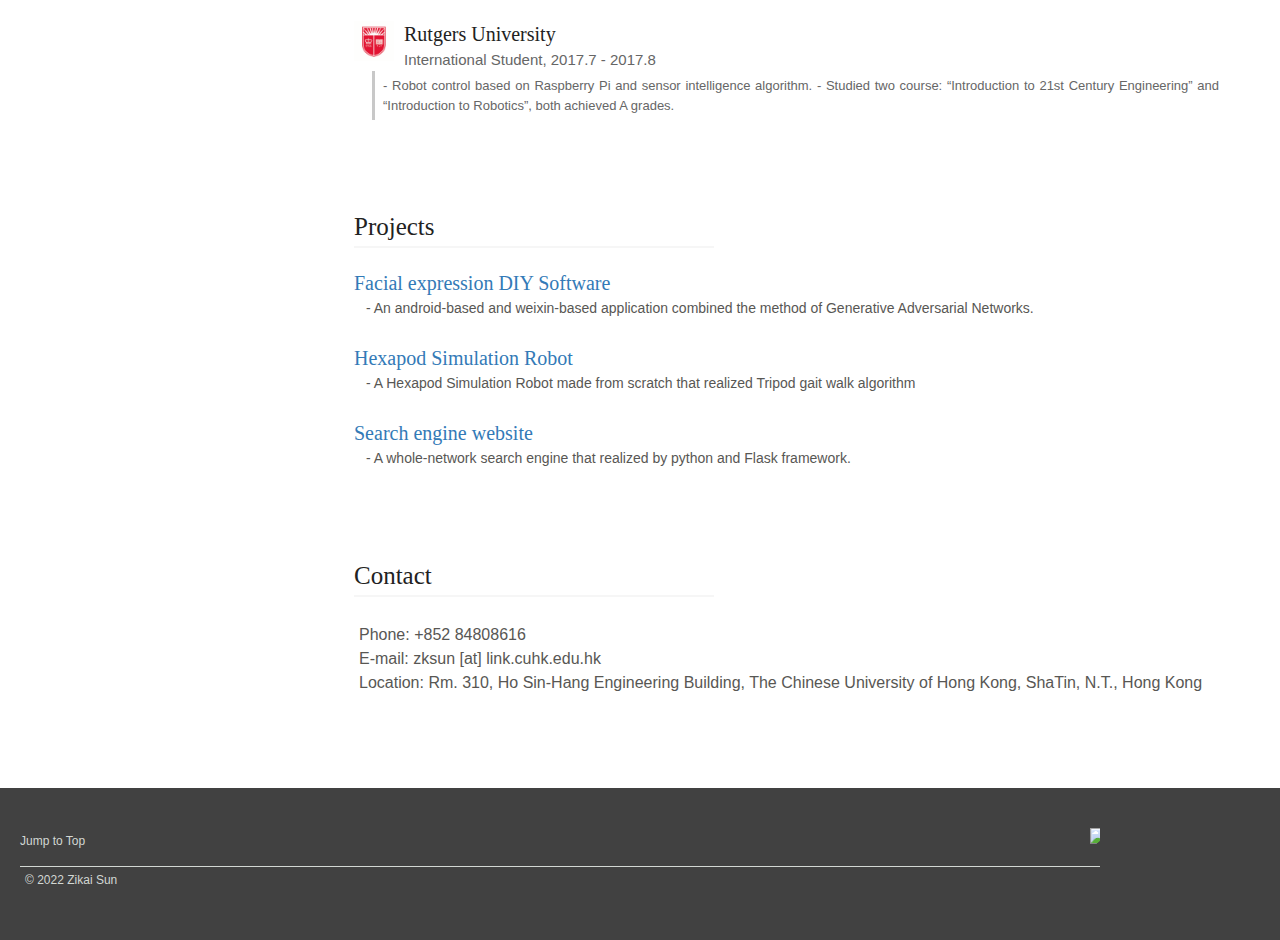
==== commit 0b54e555: "Update index.html" ====
--- a/index.html
+++ b/index.html
@@ -145,19 +145,20 @@
                     <div class="resume-info-section-block highlight">
 
 
-<!-- 
+
 <div class="paper-info">
 	<button type="button" class="toggle_icon"> <span> &#10095;</span> </button>
 	<span>
 		<span style="font-weight: bold; color: black;">Zikai Sun</span>, Thierry Blu.
 		"Empowering Networks With Scale and Rotation Equivariance Using A Similarity Convolution",
-		Under review at International Conference Learning Representation 2023 (ICLR).
-		<a href="./papers/iclr.pdf">PDF</a>
+		<!-- Under review at International Conference Learning Representation 2023 (ICLR). -->
+		preprint paper.
+		<a href="./papers/pp.pdf">PDF</a>
 	</span>
 	<div class="content">
 		The translational equivariant nature of CNN is a reason for its great success in the field of computer vision. However, networks do not enjoy more general equivariance properties such as rotation or scaling. This limits the generalization performance of the network. In this paper, we devise a method that provides networks with equivariance with respect to translation, rotation, and scaling simultaneously. We define a convolution-like operation and ensure equivariance based on our proposed scalable Fourier-Argand representation. The method has similar efficiency as a traditional network and hardly introduces any additional learnable parameters, since it does not face the computational issue often occurs in group-convolution operator. We verified the quality of our approach in the image classification task, demonstrating the robustness and the generalization ability to both scaled and rotated inputs.
 	</div>
-</div> -->
+</div> 
 
 
 <div class="paper-info">
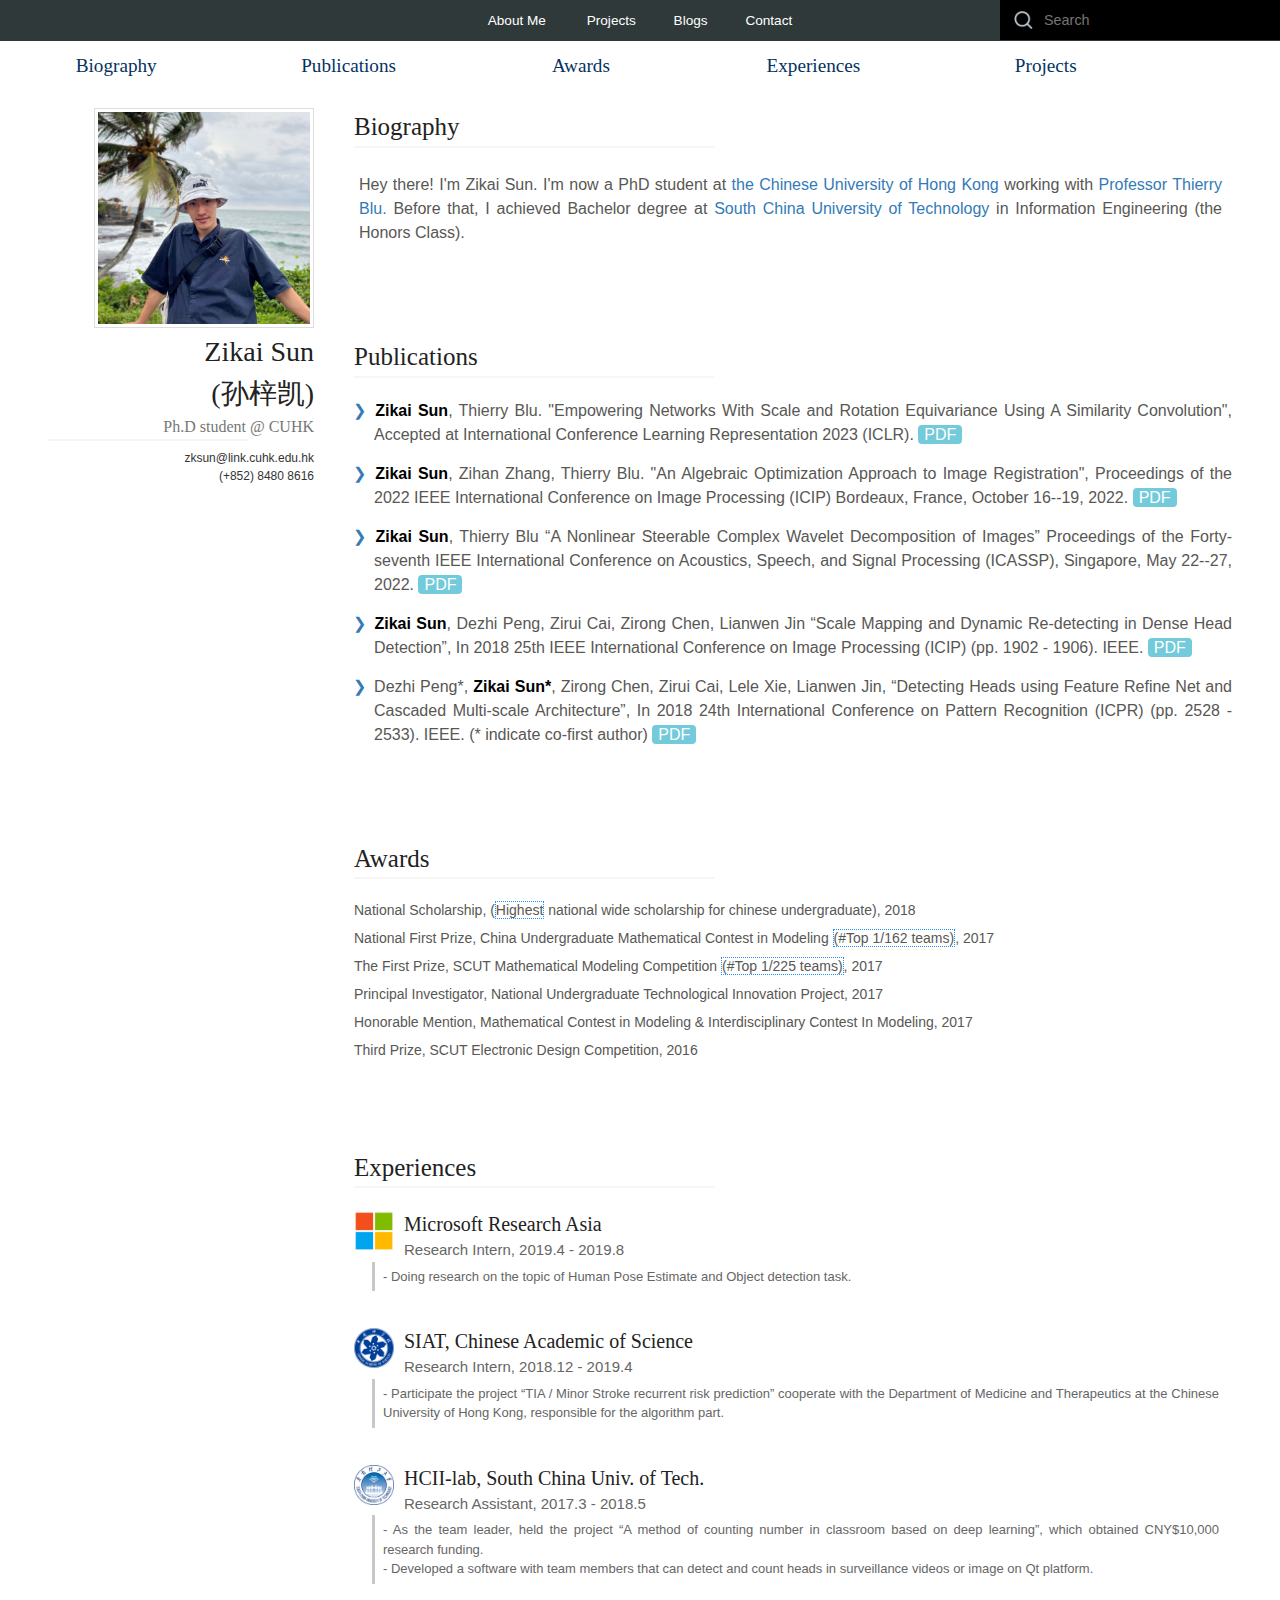
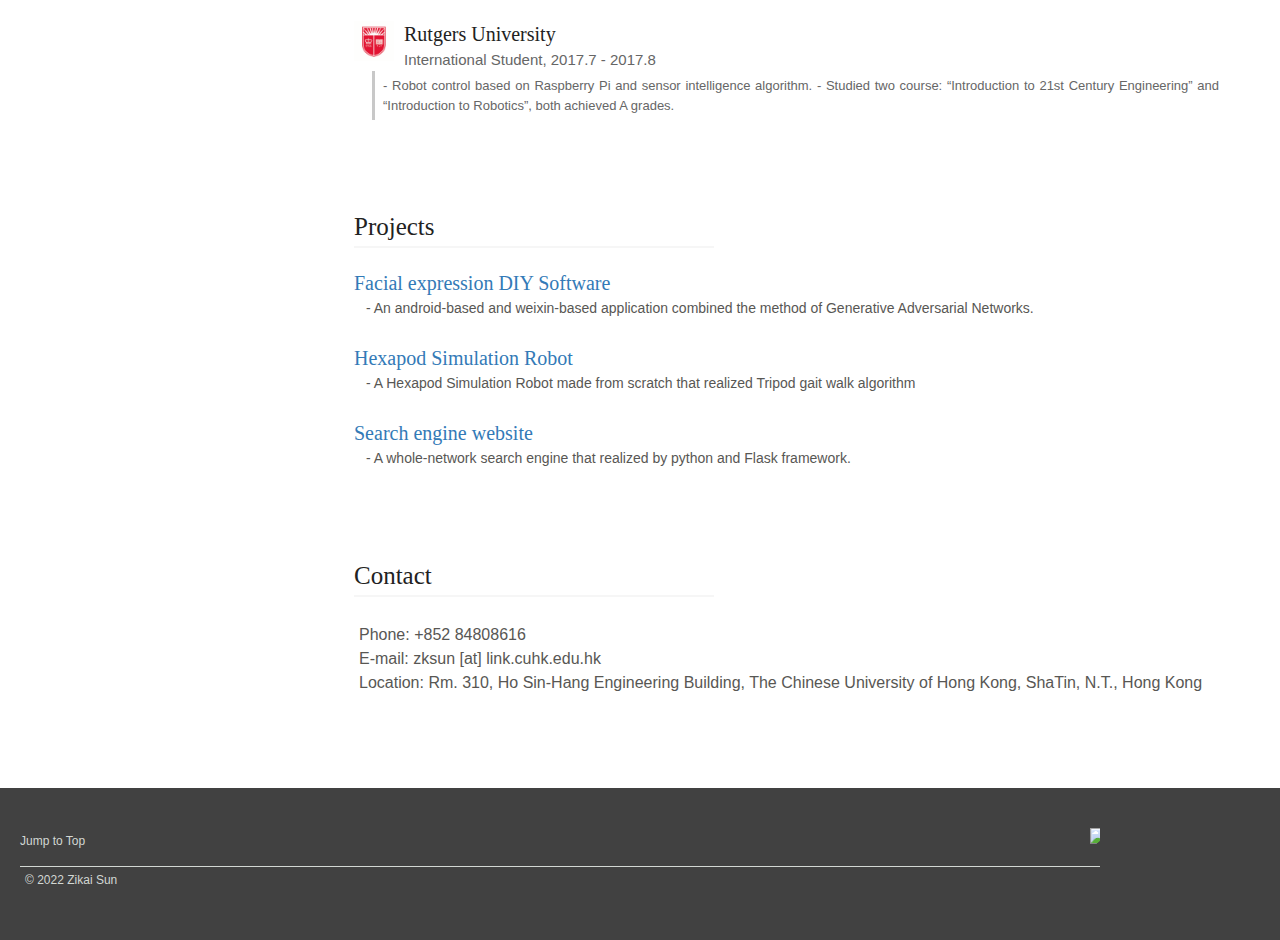
==== commit de178c91: "Update index.html" ====
--- a/index.html
+++ b/index.html
@@ -99,7 +99,7 @@
 							<div class="my-profile padding-top cols">
 
 								<div class="col col1 ">
-									<div class="my-img"><img src="./files/ZikaiSun.jpg" alt="profile photo" class="radius" > </div>
+									<div class="my-img"><img src="./files/poto.jpg" alt="profile photo" class="radius" > </div>
 								</div>
 
 								<div class="col col2">
@@ -151,14 +151,13 @@
 	<span>
 		<span style="font-weight: bold; color: black;">Zikai Sun</span>, Thierry Blu.
 		"Empowering Networks With Scale and Rotation Equivariance Using A Similarity Convolution",
-		<!-- Under review at International Conference Learning Representation 2023 (ICLR). -->
-		preprint paper.
-		<a href="./papers/pp.pdf">PDF</a>
+		Accepted at International Conference Learning Representation 2023 (ICLR).
+		<a href="./papers/iclr0.pdf">PDF</a>
 	</span>
 	<div class="content">
 		The translational equivariant nature of CNN is a reason for its great success in the field of computer vision. However, networks do not enjoy more general equivariance properties such as rotation or scaling. This limits the generalization performance of the network. In this paper, we devise a method that provides networks with equivariance with respect to translation, rotation, and scaling simultaneously. We define a convolution-like operation and ensure equivariance based on our proposed scalable Fourier-Argand representation. The method has similar efficiency as a traditional network and hardly introduces any additional learnable parameters, since it does not face the computational issue often occurs in group-convolution operator. We verified the quality of our approach in the image classification task, demonstrating the robustness and the generalization ability to both scaled and rotated inputs.
 	</div>
-</div> 
+</div>
 
 
 <div class="paper-info">
@@ -176,7 +175,9 @@
 <div class="paper-info">
 	<button type="button" class="toggle_icon"> <span> &#10095;</span> </button>
 	<span>
-		<span style="font-weight: bold; color: black;">Zikai Sun</span>, Thierry Blu “A Nonlinear Steerable Complex Wavelet Decomposition of Images” Proceedings of the Forty-seventh IEEE International Conference on Acoustics, Speech, and Signal Processing (ICASSP), Singapore, May 22--27, 2022.
+		<span style="font-weight: bold; color: black;">Zikai Sun</span>, Thierry Blu
+		“A Nonlinear Steerable Complex Wavelet Decomposition of Images”
+		Proceedings of the Forty-seventh IEEE International Conference on Acoustics, Speech, and Signal Processing (ICASSP), Singapore, May 22--27, 2022.
 		<a href="./papers/icassp22.pdf">PDF</a>
 	</span>
 	<div class="content">
@@ -417,6 +418,18 @@
 	  gtag('config', 'UA-140400441-1');
 	</script>
 
+	<!-- Hotjar Tracking Code for https://zikaisun.github.io -->
+	<script>
+	    (function(h,o,t,j,a,r){
+		h.hj=h.hj||function(){(h.hj.q=h.hj.q||[]).push(arguments)};
+		h._hjSettings={hjid:3298053,hjsv:6};
+		a=o.getElementsByTagName('head')[0];
+		r=o.createElement('script');r.async=1;
+		r.src=t+h._hjSettings.hjid+j+h._hjSettings.hjsv;
+		a.appendChild(r);
+	    })(window,document,'https://static.hotjar.com/c/hotjar-','.js?sv=');
+	</script>
+
     <!-- /Javscript -->
 
 </body>
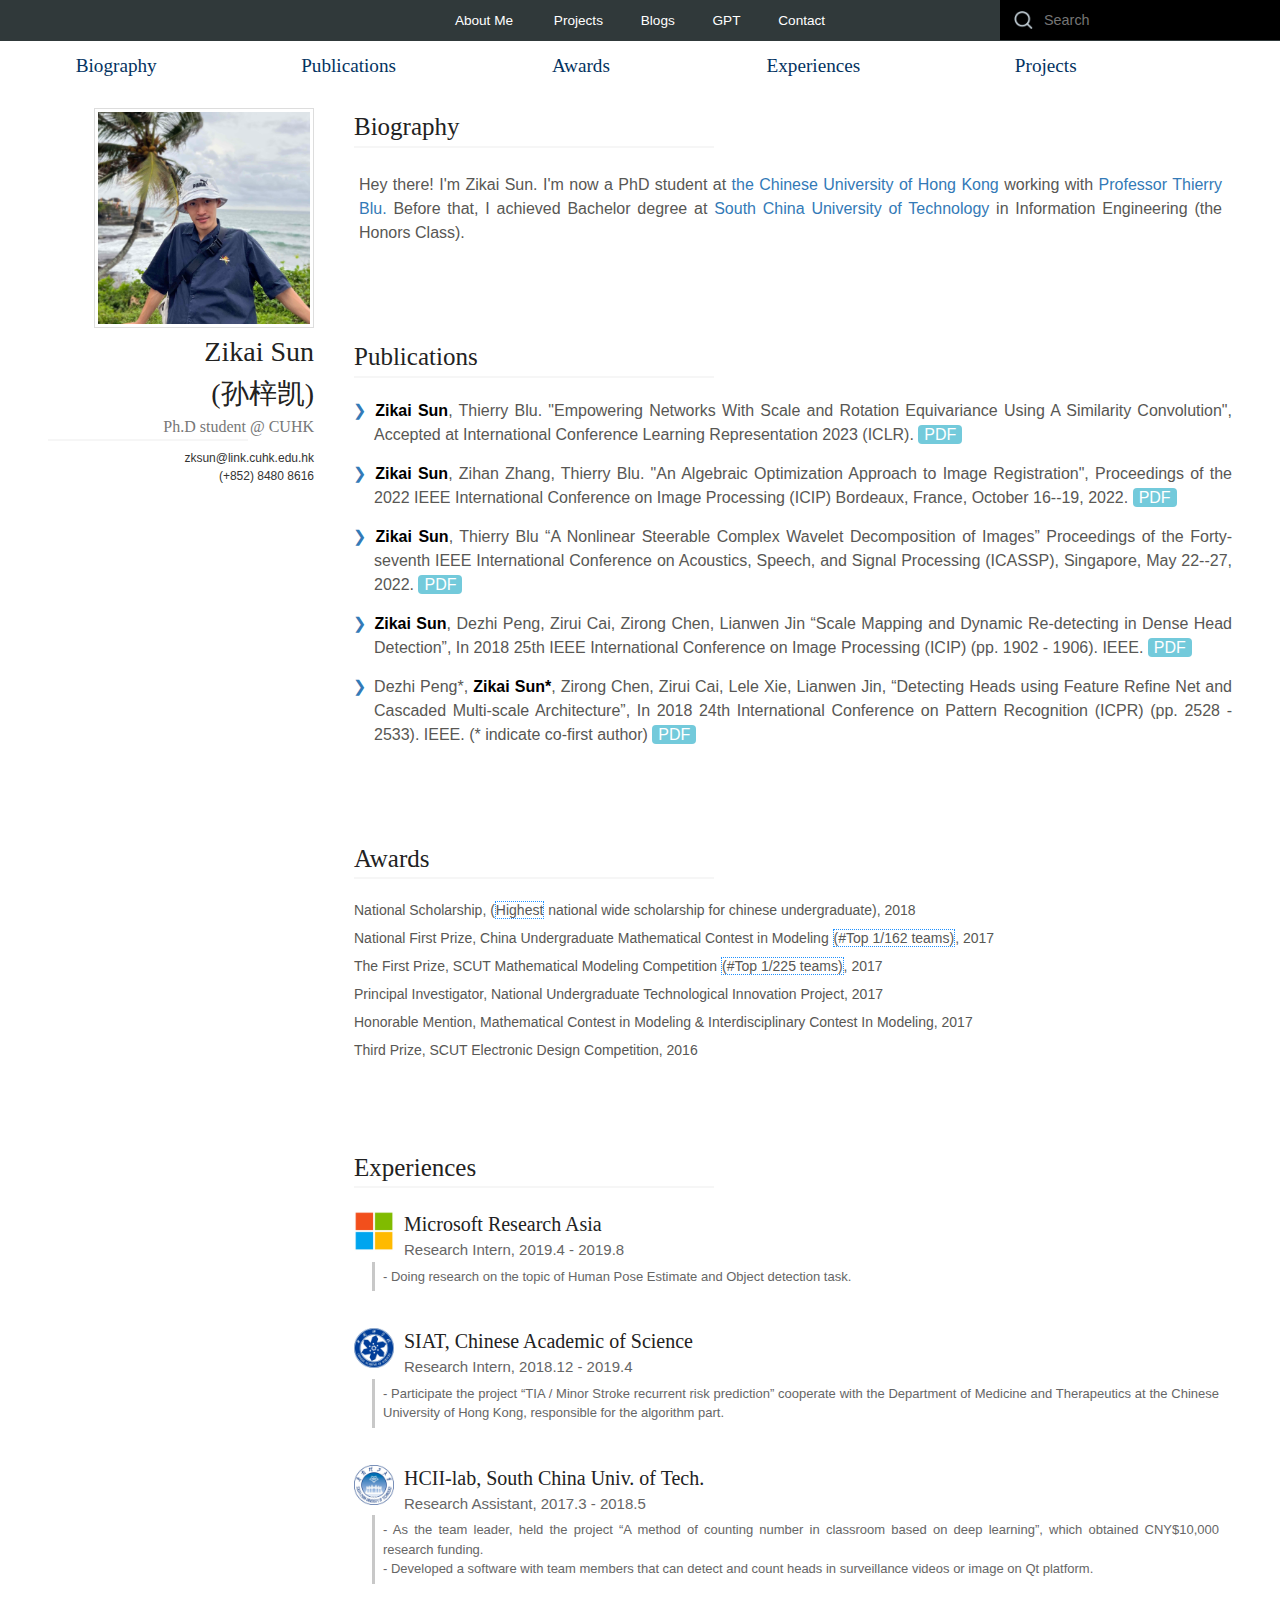
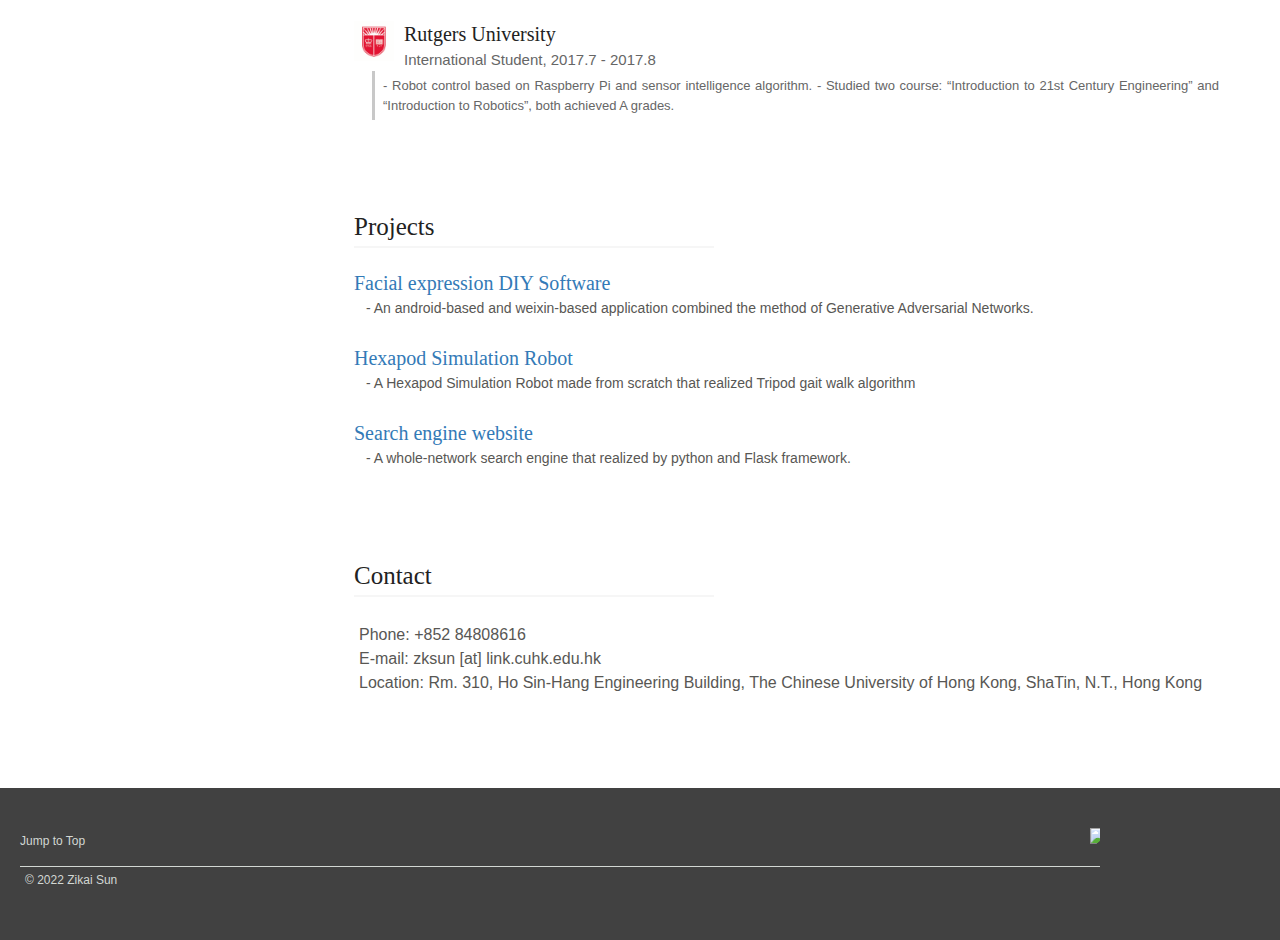
==== commit 5ff64271: "Add files via upload" ====
--- a/index.html
+++ b/index.html
@@ -58,6 +58,7 @@
 								<li class="first"><a href="#Biography" class="first">About Me</a></li>
 								<li class=""><a href="">Projects</a></li>
 								<li class=""><a href="">Blogs</a></li>
+								<li class=""><a href="gpt.html">GPT</a></li>
 								<li class="last"><a href="" class="last">Contact</a></li>
 							</ul>
 						</div>
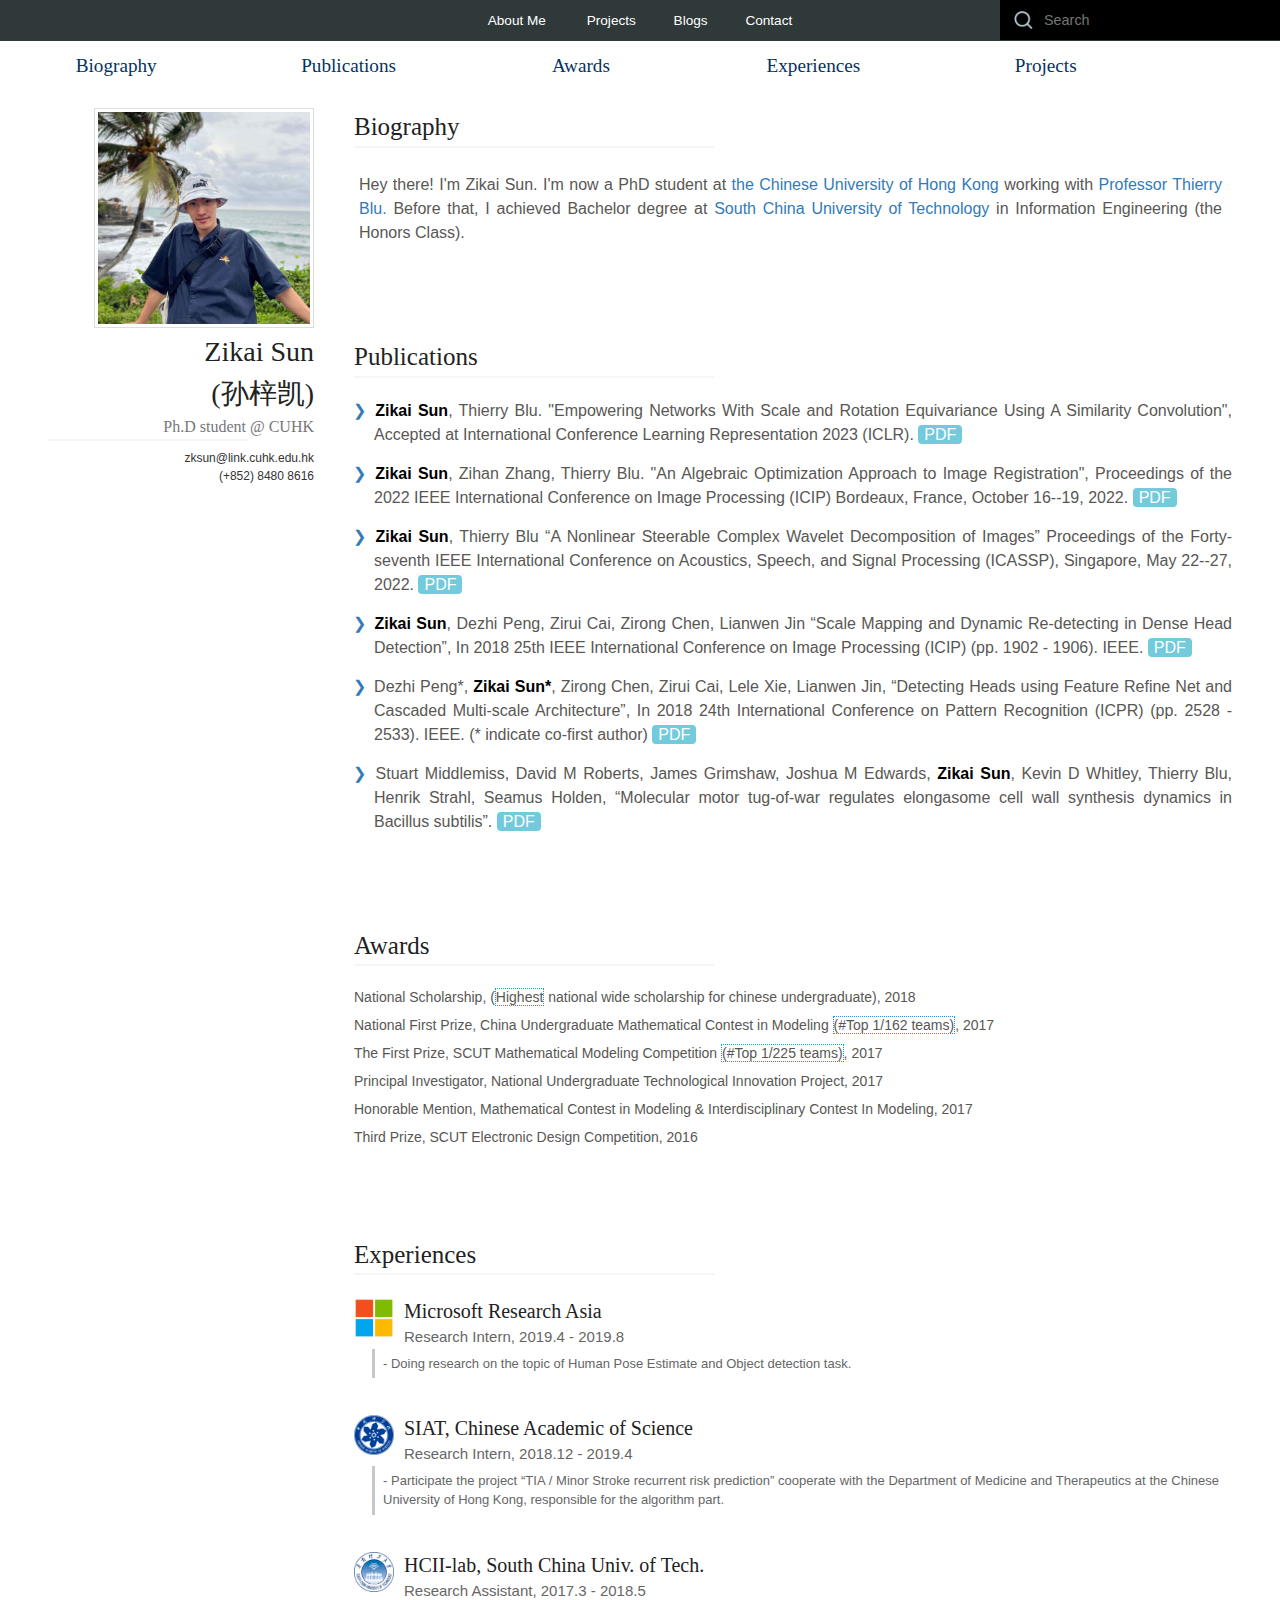
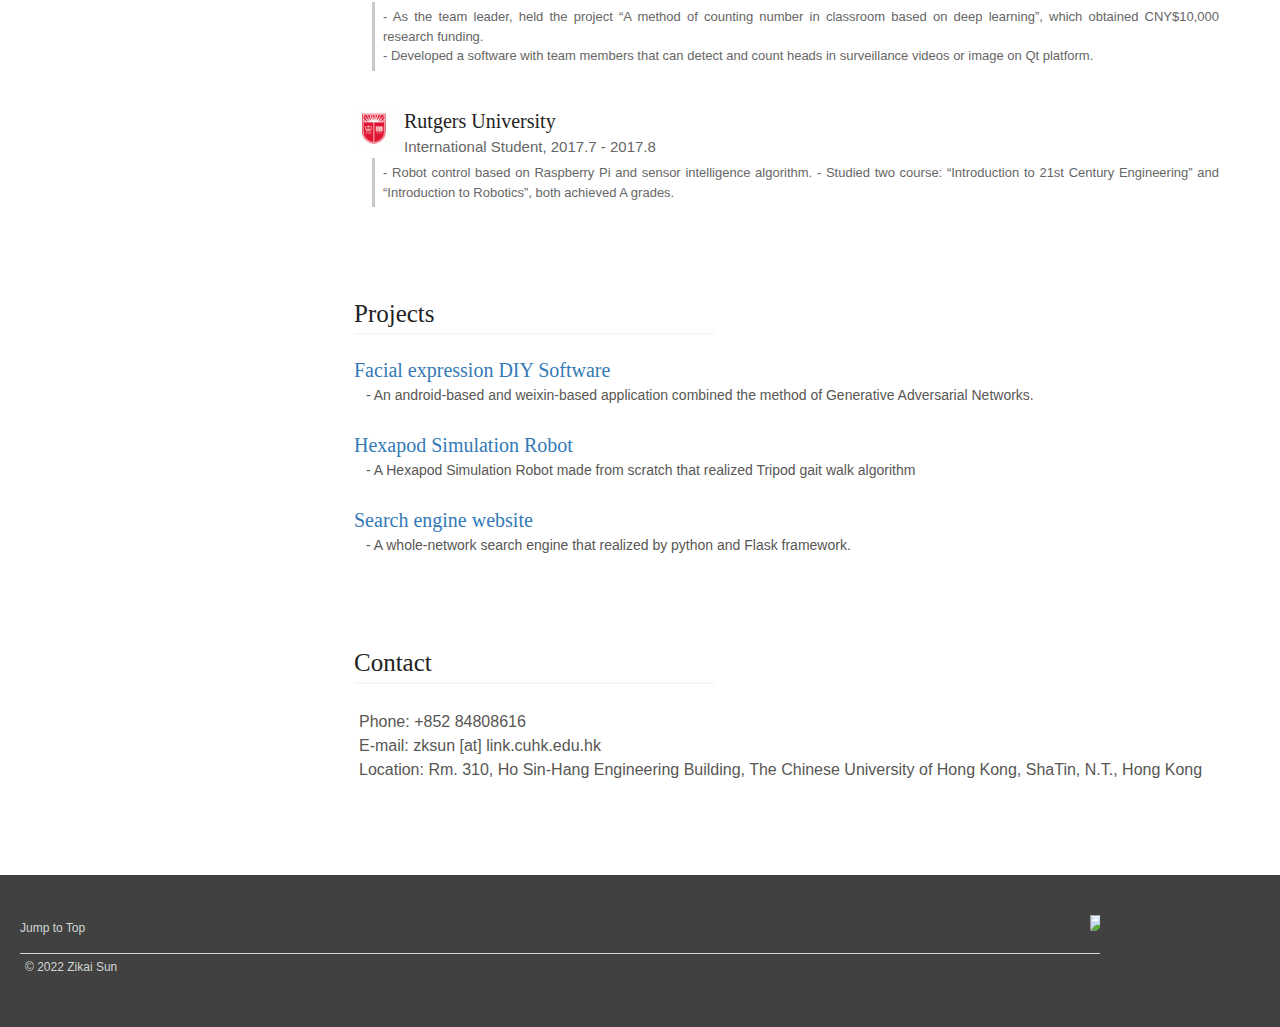
==== commit 4b868dfc: "Update index.html" ====
--- a/index.html
+++ b/index.html
@@ -58,7 +58,7 @@
 								<li class="first"><a href="#Biography" class="first">About Me</a></li>
 								<li class=""><a href="">Projects</a></li>
 								<li class=""><a href="">Blogs</a></li>
-								<li class=""><a href="gpt.html">GPT</a></li>
+<!-- 								<li class=""><a href="gpt.html">GPT</a></li> -->
 								<li class="last"><a href="" class="last">Contact</a></li>
 							</ul>
 						</div>
@@ -213,6 +213,18 @@
 </div>
 
 
+<div class="paper-info">
+	<button type="button" class="toggle_icon"> <span> &#10095;</span> </button>
+	<span>
+		Stuart Middlemiss, David M Roberts, James Grimshaw, Joshua M Edwards, <span style="font-weight: bold; color: black;">Zikai Sun</span>, Kevin D Whitley, Thierry Blu, Henrik Strahl, Seamus Holden, <q>Molecular motor tug-of-war regulates elongasome cell wall synthesis dynamics in Bacillus subtilis</q>.
+		<a href="https://www.biorxiv.org/content/10.1101/2023.05.10.540107v1.full.pdf">PDF</a>
+	</span>
+	<div class="content">
+		Most rod-shaped bacteria elongate by inserting new cell wall material into the inner surface of the cell sidewall. This is primarily performed by a highly conserved protein complex, the elongasome, which moves processively around the cell circumference and inserts long glycan strands that act as barrel-hoop-like reinforcing structures, thereby giving rise to a rod-shaped cell. However, it remains unclear how elongasome synthesis dynamics and termination events are regulated to determine the length of these critical cell-reinforcing structures. To address this, we developed a method to track individual elongasome complexes around the entire circumference of Bacillus subtilis cells for minutes-long periods using single molecule fluorescence microscopy. We found that the B. subtilis elongasome is highly processive and that processive synthesis events are frequent terminated by rapid reversal or extended pauses. We found that cellular levels of RodA regulate elongasome processivity, reversal and pausing. Our single molecule data, together with stochastic simulations, show that elongasome dynamics and processivity are regulated by molecular motor tug-of-war competition between several, likely two, oppositely oriented peptidoglycan synthesis complexes bound to the MreB filament. Our data, thus, demonstrate that molecular motor tug-of-war is a key regulator of elongasome dynamics in B. subtilis, which likely also regulates the cell shape via modulation of elongasome processivity.
+	</div>
+</div>
+
+
 
 
                     </div>
